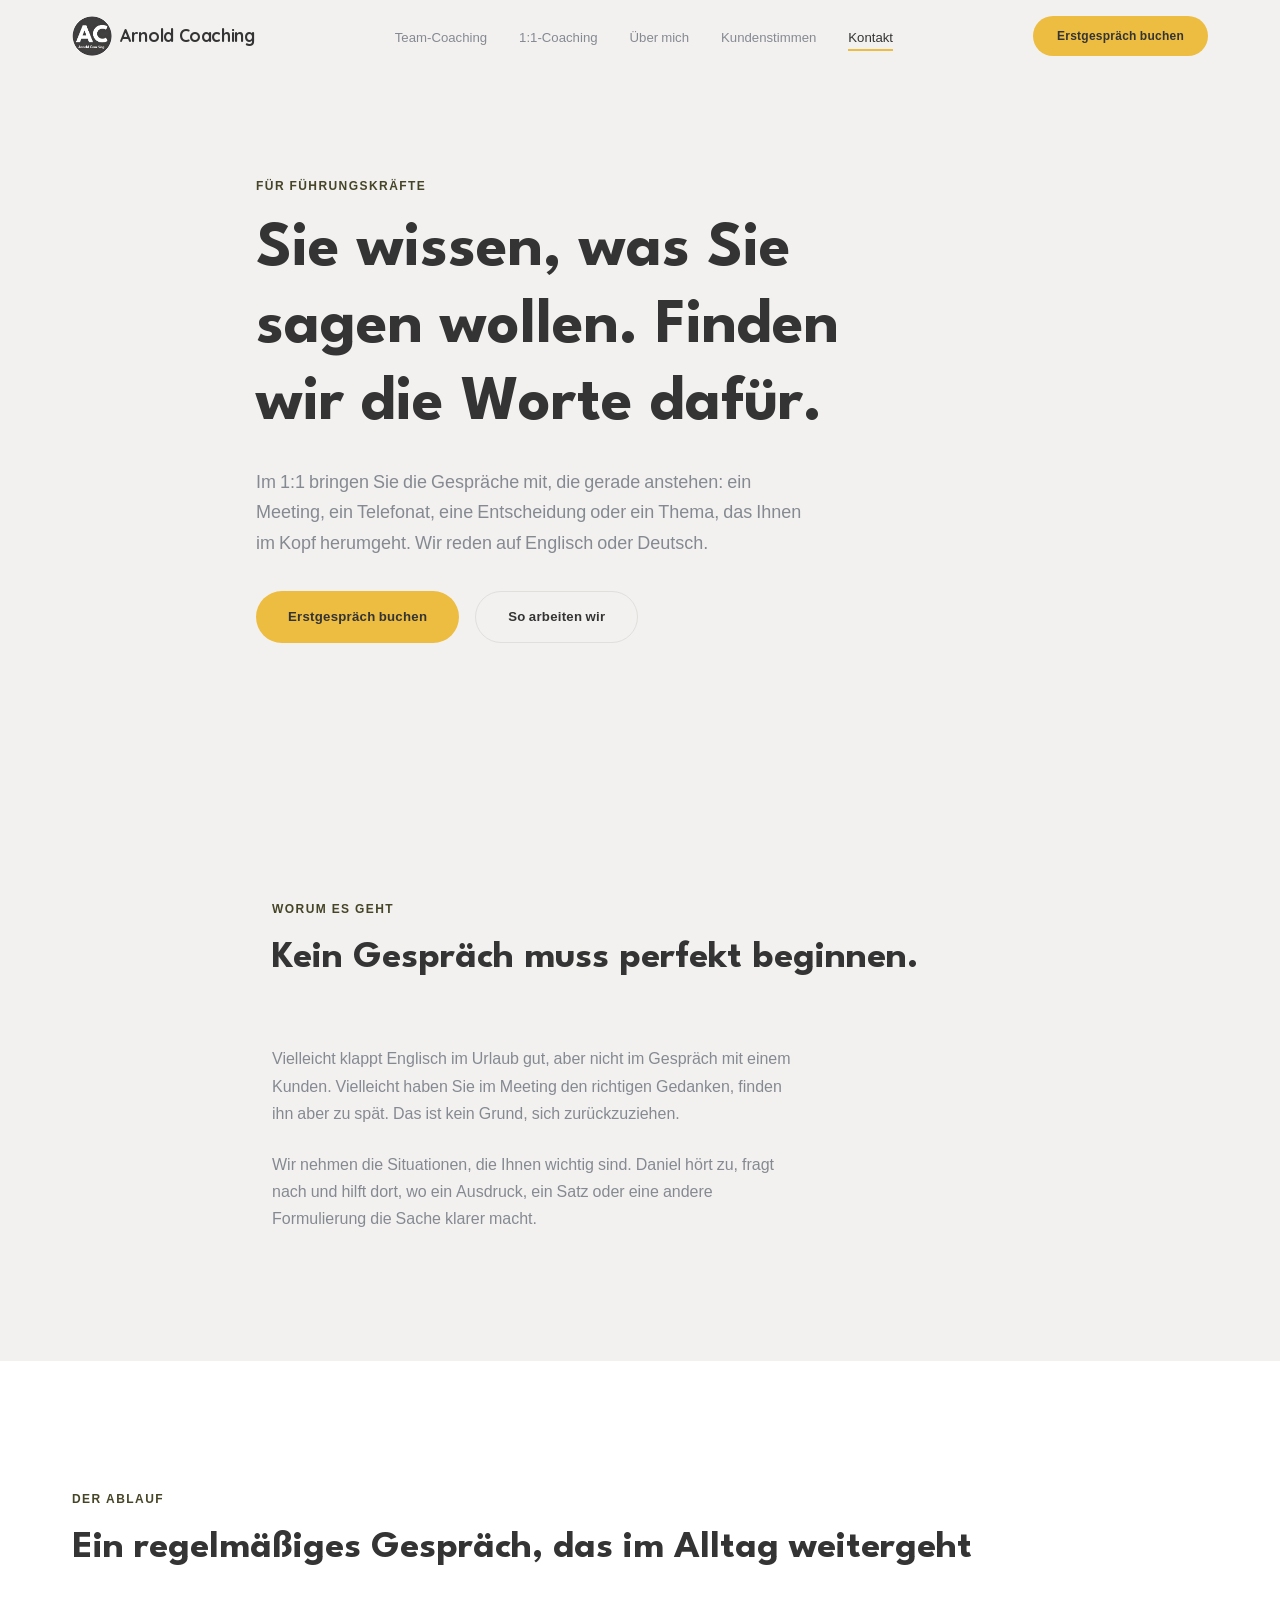
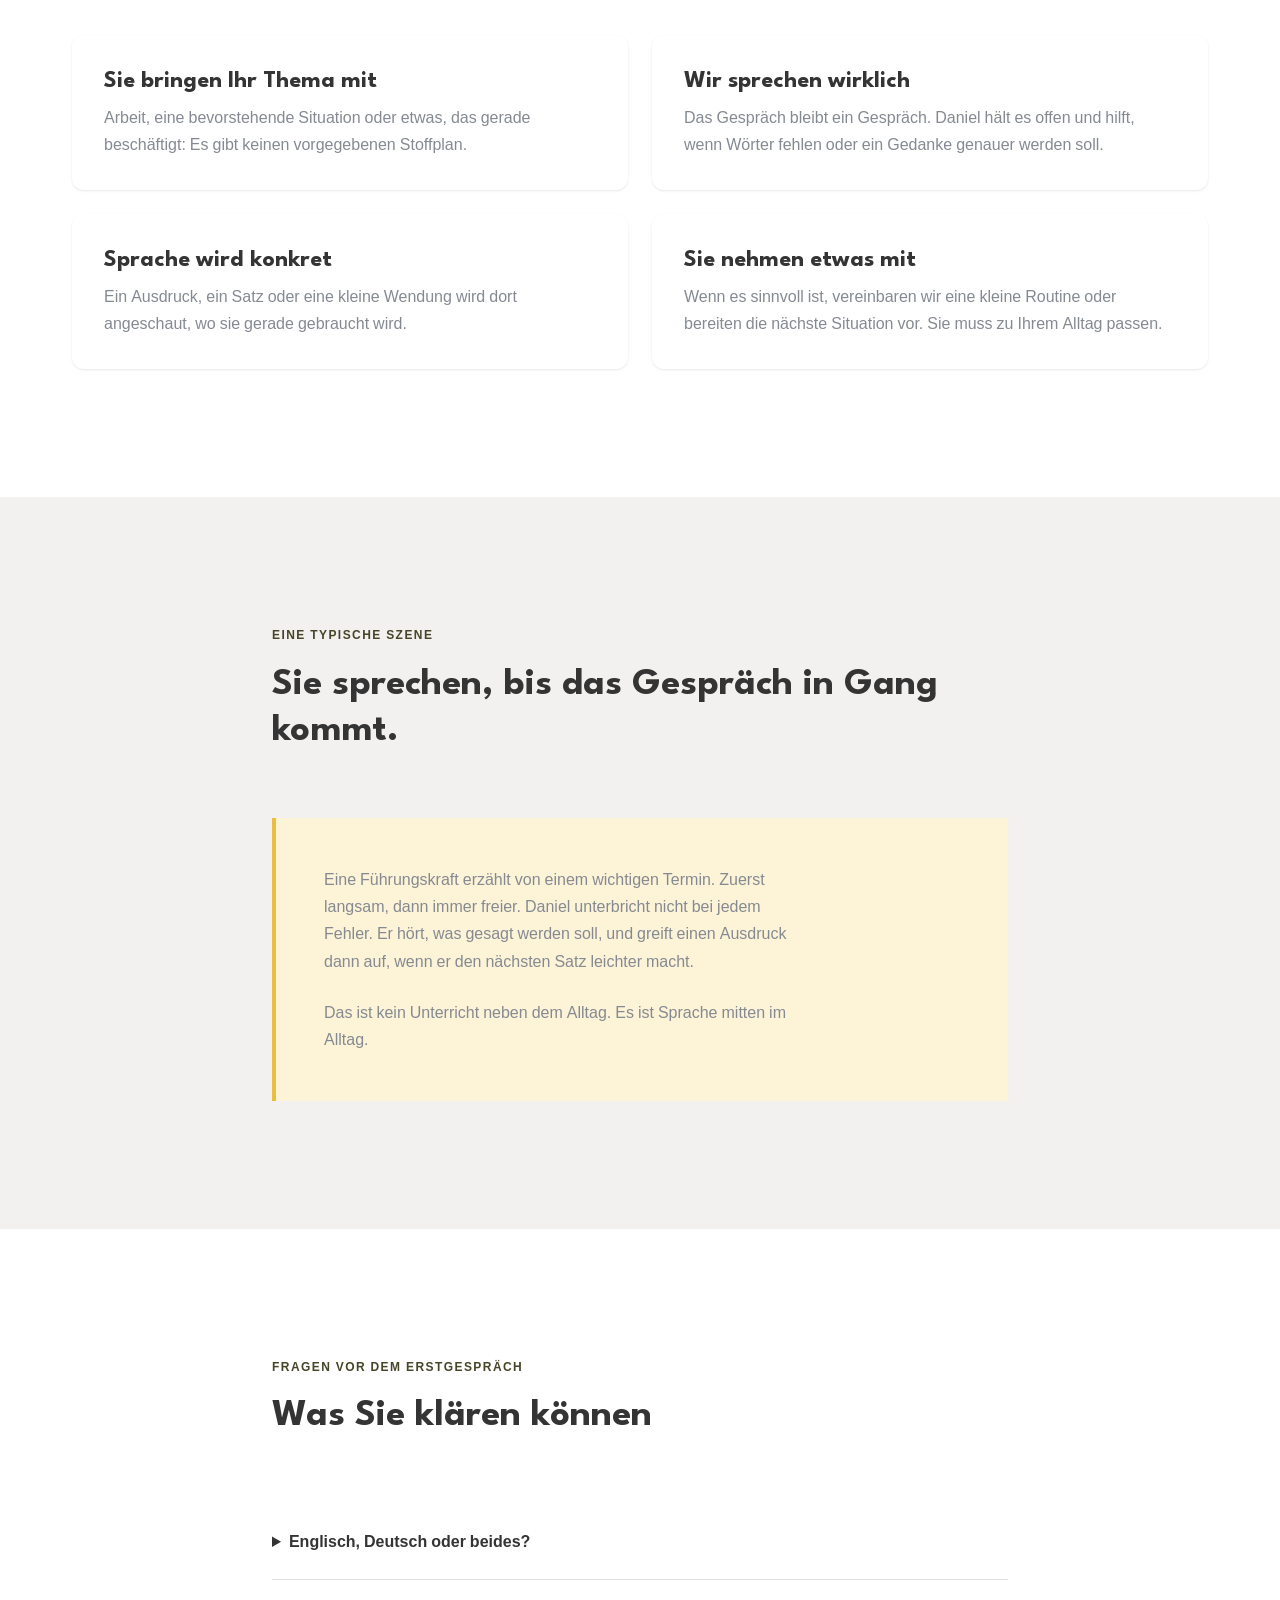
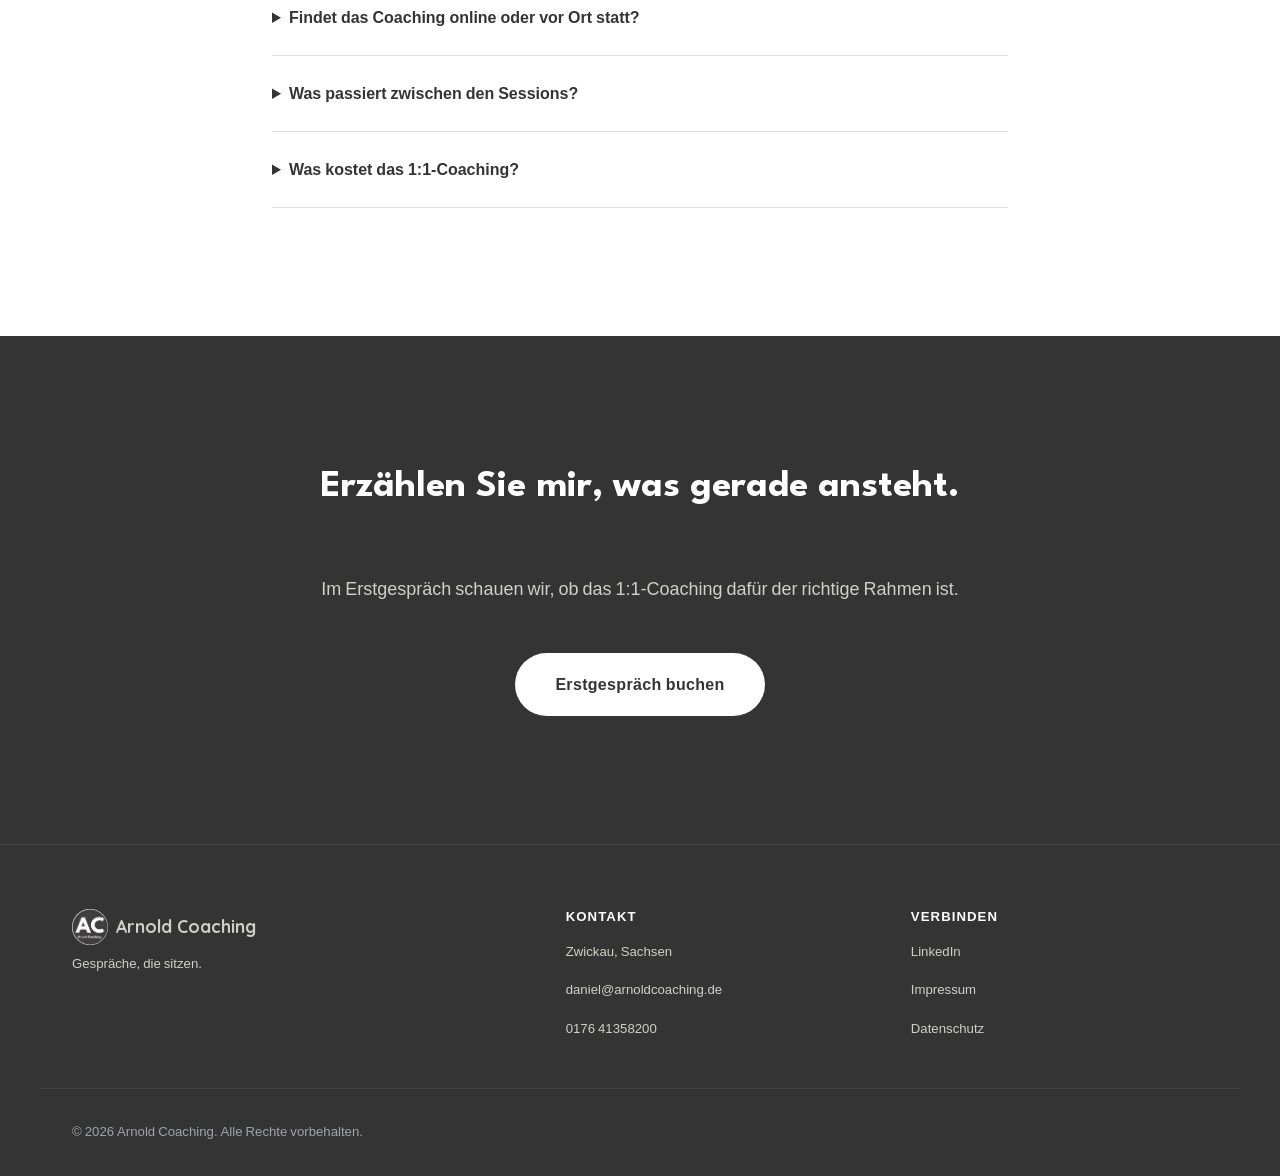
==== einzelcoaching/index.html @ 2d0eb348 "feat: add coaching offer pages" ====
<!doctype html>
<html lang="de">
<head>
  <meta charset="utf-8">
  <meta name="viewport" content="width=device-width, initial-scale=1">
  <title>1:1-Coaching | Sprach- und Kommunikationstraining | Arnold Coaching</title>
  <meta name="description" content="Persönliches Sprach- und Kommunikationstraining für Führungskräfte: echte Gespräche auf Englisch oder Deutsch, über das, was gerade ansteht.">
  <meta name="robots" content="index, follow">
  <link rel="canonical" href="https://arnoldcoaching.de/einzelcoaching/">
  <meta property="og:title" content="1:1-Coaching | Arnold Coaching">
  <meta property="og:description" content="Echte Gespräche auf Englisch oder Deutsch, über das, was gerade ansteht.">
  <meta property="og:url" content="https://arnoldcoaching.de/einzelcoaching/">
  <meta property="og:type" content="website">
  <meta property="og:locale" content="de_DE">
  <link rel="icon" type="image/png" sizes="32x32" href="../favicon-32x32.png">
  <link rel="icon" type="image/png" sizes="16x16" href="../favicon-16x16.png">
  <link rel="apple-touch-icon" sizes="180x180" href="../apple-touch-icon.png">
  <link rel="stylesheet" href="../css/style.css">
  <link rel="stylesheet" href="../css/offer-pages.css">
</head>
<body>
  <header class="nav" id="nav"><div class="container nav__inner"><a href="../" class="nav__logo"><picture><source srcset="../assets/images/logo-arnold-coaching.webp" type="image/webp"><img src="../assets/images/logo-arnold-coaching.jpg" alt="Arnold Coaching" width="40" height="40"></picture><span>Arnold Coaching</span></a><nav class="nav__menu" id="navMenu" aria-label="Hauptnavigation"><ul class="nav__list"><li><a href="../team-coaching/" class="nav__link">Team-Coaching</a></li><li><a href="../einzelcoaching/" class="nav__link" aria-current="page">1:1-Coaching</a></li><li><a href="../#ueber-mich" class="nav__link">Über mich</a></li><li><a href="../#stimmen" class="nav__link">Kundenstimmen</a></li><li><a href="#kontakt" class="nav__link">Kontakt</a></li></ul></nav><a href="https://app.reclaim.ai/m/daniel-arnold/kennenlern-gespraech" class="btn btn--primary btn--sm nav__cta" target="_blank" rel="noopener">Erstgespräch buchen</a><button class="nav__hamburger" id="navToggle" aria-label="Menü öffnen" aria-expanded="false"><span></span><span></span><span></span></button></div></header>
  <div class="nav__overlay" id="navOverlay"></div>
  <main>
    <section class="offer-hero"><div class="container offer-hero__content"><span class="label">Für Führungskräfte</span><h1>Sie wissen, was Sie sagen wollen. Finden wir die Worte dafür.</h1><p class="offer-hero__intro">Im 1:1 bringen Sie die Gespräche mit, die gerade anstehen: ein Meeting, ein Telefonat, eine Entscheidung oder ein Thema, das Ihnen im Kopf herumgeht. Wir reden auf Englisch oder Deutsch.</p><div class="offer-hero__actions"><a href="https://app.reclaim.ai/m/daniel-arnold/kennenlern-gespraech" class="btn btn--primary" target="_blank" rel="noopener">Erstgespräch buchen</a><a href="#ablauf" class="btn btn--ghost">So arbeiten wir</a></div></div></section>
    <section class="offer-section offer-section--warm"><div class="container offer-copy"><span class="label">Worum es geht</span><h2>Kein Gespräch muss perfekt beginnen.</h2><p>Vielleicht klappt Englisch im Urlaub gut, aber nicht im Gespräch mit einem Kunden. Vielleicht haben Sie im Meeting den richtigen Gedanken, finden ihn aber zu spät. Das ist kein Grund, sich zurückzuziehen.</p><p>Wir nehmen die Situationen, die Ihnen wichtig sind. Daniel hört zu, fragt nach und hilft dort, wo ein Ausdruck, ein Satz oder eine andere Formulierung die Sache klarer macht.</p></div></section>
    <section class="offer-section" id="ablauf"><div class="container"><span class="label">Der Ablauf</span><h2>Ein regelmäßiges Gespräch, das im Alltag weitergeht</h2><div class="offer-grid"><article class="offer-point"><h3>Sie bringen Ihr Thema mit</h3><p>Arbeit, eine bevorstehende Situation oder etwas, das gerade beschäftigt: Es gibt keinen vorgegebenen Stoffplan.</p></article><article class="offer-point"><h3>Wir sprechen wirklich</h3><p>Das Gespräch bleibt ein Gespräch. Daniel hält es offen und hilft, wenn Wörter fehlen oder ein Gedanke genauer werden soll.</p></article><article class="offer-point"><h3>Sprache wird konkret</h3><p>Ein Ausdruck, ein Satz oder eine kleine Wendung wird dort angeschaut, wo sie gerade gebraucht wird.</p></article><article class="offer-point"><h3>Sie nehmen etwas mit</h3><p>Wenn es sinnvoll ist, vereinbaren wir eine kleine Routine oder bereiten die nächste Situation vor. Sie muss zu Ihrem Alltag passen.</p></article></div></div></section>
    <section class="offer-section offer-section--warm"><div class="container offer-copy"><span class="label">Eine typische Szene</span><h2>Sie sprechen, bis das Gespräch in Gang kommt.</h2><div class="offer-scene"><p>Eine Führungskraft erzählt von einem wichtigen Termin. Zuerst langsam, dann immer freier. Daniel unterbricht nicht bei jedem Fehler. Er hört, was gesagt werden soll, und greift einen Ausdruck dann auf, wenn er den nächsten Satz leichter macht.</p><p>Das ist kein Unterricht neben dem Alltag. Es ist Sprache mitten im Alltag.</p></div></div></section>
    <section class="offer-section"><div class="container offer-copy"><span class="label">Fragen vor dem Erstgespräch</span><h2>Was Sie klären können</h2><div class="offer-faq"><details><summary>Englisch, Deutsch oder beides?</summary><p>Beides ist möglich. Die Sprache richtet sich nach der Situation, die gerade ansteht.</p></details><details><summary>Findet das Coaching online oder vor Ort statt?</summary><p>Beides ist möglich. Im Erstgespräch schauen wir, was für Ihren Arbeitsalltag passt.</p></details><details><summary>Was passiert zwischen den Sessions?</summary><p>Wenn eine kleine Routine oder Vorbereitung sinnvoll ist, entwickeln wir sie gemeinsam. Sie soll entlasten, nicht eine zusätzliche Pflicht werden.</p></details><details><summary>Was kostet das 1:1-Coaching?</summary><p>Nach dem Erstgespräch erhalten Sie ein konkretes Angebot, das zu Ihrem Anlass und Umfang passt.</p></details></div></div></section>
    <section class="cta-section" id="kontakt"><div class="container cta-section__inner"><h2 class="cta-section__title">Erzählen Sie mir, was gerade ansteht.</h2><p class="cta-section__text">Im Erstgespräch schauen wir, ob das 1:1-Coaching dafür der richtige Rahmen ist.</p><a href="https://app.reclaim.ai/m/daniel-arnold/kennenlern-gespraech" class="btn btn--white btn--lg" target="_blank" rel="noopener">Erstgespräch buchen</a></div></section>
  </main>
  <footer class="footer"><div class="container footer__grid"><div class="footer__brand"><a href="../" class="footer__logo"><img src="../assets/images/logo-arnold-coaching.jpg" alt="Arnold Coaching" width="36" height="36"><span>Arnold Coaching</span></a><p class="footer__tagline">Gespräche, die sitzen.</p></div><div class="footer__contact"><h2 class="footer__heading">Kontakt</h2><ul class="footer__list"><li class="footer__item">Zwickau, Sachsen</li><li class="footer__item"><a href="mailto:daniel@arnoldcoaching.de">daniel@arnoldcoaching.de</a></li><li class="footer__item"><a href="tel:+4917641358200">0176 41358200</a></li></ul></div><div class="footer__links"><h2 class="footer__heading">Verbinden</h2><ul class="footer__list"><li class="footer__item"><a href="https://linkedin.com/in/daniel-arnold-6a980792" target="_blank" rel="noopener">LinkedIn</a></li><li class="footer__item"><a href="../impressum.html">Impressum</a></li><li class="footer__item"><a href="../datenschutz.html">Datenschutz</a></li></ul></div></div><div class="container footer__bottom"><p>© 2026 Arnold Coaching. Alle Rechte vorbehalten.</p></div></footer>
  <script src="../js/scroll-animations.js" defer></script><script src="../js/mobile-nav.js" defer></script><script src="../js/main.js" defer></script>
</body>
</html>
---- css/style.css ----
/* ========================================
   Arnold Coaching — Compiled Stylesheet
   Generated: 2026-04-19
   (Merged from: variables, reset, base,
    layout, components, sections,
    animations, responsive)
   ======================================== */

/* ========================================
   1. DESIGN TOKENS
   ======================================== */

:root {
  /* Colors — Brand Kit */
  --color-primary: #edbd41;
  --color-primary-hover: #d4a82e;
  --color-primary-light: #fdf3d7;

  --color-accent-green: #464528;
  --color-accent-red: #cc0000;

  --color-bg-white: #ffffff;
  --color-bg-warm: #f2f1ef;
  --color-bg-dark: #343434;
  --color-bg-dark-alt: #403d3f;

  --color-text-primary: #343434;
  --color-text-secondary: #858a92;
  --color-text-light: #a0a4ab;
  --color-text-on-dark: #ffffff;
  --color-text-on-dark-muted: #d1cfc9;

  --color-border: #e0dfdc;
  --color-border-light: #f2f1ef;

  /* Typography — Fluid Scale */
  --fs-hero: clamp(2.5rem, 5vw, 4.5rem);
  --fs-h2: clamp(1.75rem, 3vw, 2.75rem);
  --fs-h3: clamp(1.25rem, 2vw, 1.5rem);
  --fs-body: clamp(1rem, 1.1vw, 1.125rem);
  --fs-body-lg: clamp(1.125rem, 1.3vw, 1.25rem);
  --fs-small: clamp(0.825rem, 1vw, 0.9rem);
  --fs-label: clamp(0.75rem, 0.9vw, 0.825rem);

  --ff-heading: 'League Spartan', sans-serif;
  --ff-title: 'Quicksand', sans-serif;
  --ff-body: 'Poppins', sans-serif;

  --fw-regular: 400;
  --fw-medium: 500;
  --fw-semibold: 600;
  --fw-bold: 700;

  --lh-heading: 1.2;
  --lh-body: 1.7;
  --lh-tight: 1.4;

  /* Spacing — 8px base */
  --space-2xs: 0.25rem;
  --space-xs: 0.5rem;
  --space-sm: 1rem;
  --space-md: 1.5rem;
  --space-lg: 2rem;
  --space-xl: 3rem;
  --space-2xl: 4rem;
  --space-3xl: 6rem;
  --space-4xl: 8rem;

  /* Layout */
  --container-max: 1200px;
  --container-narrow: 800px;
  --container-padding: var(--space-sm);
  --section-padding: var(--space-3xl);
  --text-max-width: 65ch;

  /* Borders & Radius */
  --radius-sm: 6px;
  --radius-md: 12px;
  --radius-lg: 16px;
  --radius-full: 9999px;

  /* Shadows */
  --shadow-sm: 0 1px 3px rgba(0,0,0,0.06), 0 1px 2px rgba(0,0,0,0.04);
  --shadow-md: 0 4px 12px rgba(0,0,0,0.08), 0 2px 4px rgba(0,0,0,0.04);
  --shadow-lg: 0 10px 30px rgba(0,0,0,0.1), 0 4px 8px rgba(0,0,0,0.04);
  --shadow-hover: 0 14px 36px rgba(0,0,0,0.12), 0 6px 12px rgba(0,0,0,0.06);

  /* Transitions */
  --transition-fast: 150ms ease;
  --transition-base: 300ms ease;
  --transition-slow: 600ms ease-out;

  /* Z-Index */
  --z-nav: 100;
  --z-overlay: 200;
  --z-modal: 300;
}

/* ========================================
   2. RESET
   ======================================== */

*, *::before, *::after {
  box-sizing: border-box;
  margin: 0;
  padding: 0;
}

html {
  scroll-behavior: smooth;
  -webkit-text-size-adjust: 100%;
  text-size-adjust: 100%;
}

body {
  min-height: 100vh;
  line-height: var(--lh-body);
  -webkit-font-smoothing: antialiased;
  -moz-osx-font-smoothing: grayscale;
  text-rendering: optimizeLegibility;
}

img, picture, video, canvas, svg {
  display: block;
  max-width: 100%;
}

input, button, textarea, select {
  font: inherit;
  color: inherit;
}

p, h1, h2, h3, h4, h5, h6 {
  overflow-wrap: break-word;
}

a {
  color: inherit;
  text-decoration: none;
}

ul, ol {
  list-style: none;
}

button {
  background: none;
  border: none;
  cursor: pointer;
}

/* ========================================
   3. FONTS & BASE TYPOGRAPHY
   ======================================== */

@font-face {
  font-family: 'League Spartan';
  src: url('../assets/fonts/LeagueSpartan-SemiBold.woff2') format('woff2');
  font-weight: 600;
  font-style: normal;
  font-display: swap;
}

@font-face {
  font-family: 'League Spartan';
  src: url('../assets/fonts/LeagueSpartan-Bold.woff2') format('woff2');
  font-weight: 700;
  font-style: normal;
  font-display: swap;
}

@font-face {
  font-family: 'Quicksand';
  src: url('../assets/fonts/Quicksand-Bold.woff2') format('woff2');
  font-weight: 700;
  font-style: normal;
  font-display: swap;
}

@font-face {
  font-family: 'Poppins';
  src: url('../assets/fonts/Poppins-SemiBold.woff2') format('woff2');
  font-weight: 600;
  font-style: normal;
  font-display: swap;
}

@font-face {
  font-family: 'Poppins';
  src: url('../assets/fonts/Poppins-Bold.woff2') format('woff2');
  font-weight: 700;
  font-style: normal;
  font-display: swap;
}

body {
  font-family: var(--ff-body);
  font-size: var(--fs-body);
  font-weight: var(--fw-regular);
  color: var(--color-text-primary);
  background-color: var(--color-bg-white);
}

h1, h2, h3, h4, h5, h6 {
  font-family: var(--ff-heading);
  font-weight: var(--fw-bold);
  line-height: var(--lh-heading);
  color: var(--color-text-primary);
}

h1 { font-size: var(--fs-hero); }
h2 { font-size: var(--fs-h2); }
h3 { font-size: var(--fs-h3); }

p {
  max-width: var(--text-max-width);
  color: var(--color-text-secondary);
  line-height: var(--lh-body);
}

a {
  transition: color var(--transition-fast);
}

a:hover {
  color: var(--color-primary);
}

::selection {
  background-color: var(--color-primary-light);
  color: var(--color-text-primary);
}

:focus-visible {
  outline: 2px solid var(--color-primary);
  outline-offset: 2px;
  border-radius: var(--radius-sm);
}

.sr-only {
  position: absolute;
  width: 1px;
  height: 1px;
  padding: 0;
  margin: -1px;
  overflow: hidden;
  clip: rect(0,0,0,0);
  white-space: nowrap;
  border-width: 0;
}

/* ========================================
   4. LAYOUT
   ======================================== */

.container {
  width: 100%;
  max-width: var(--container-max);
  margin-inline: auto;
  padding-inline: var(--container-padding);
}

.container--narrow {
  max-width: var(--container-narrow);
}

section {
  padding-block: var(--section-padding);
}

.section--warm {
  background-color: var(--color-bg-warm);
}

section > .container > .label {
  display: block;
  margin-bottom: var(--space-sm);
}

section > .container > h2 {
  margin-bottom: var(--space-2xl);
}

/* ========================================
   5. COMPONENTS
   ======================================== */

/* Labels */
.label {
  display: inline-block;
  font-family: var(--ff-body);
  font-size: var(--fs-label);
  font-weight: var(--fw-semibold);
  letter-spacing: 0.12em;
  text-transform: uppercase;
  color: var(--color-accent-green);
}

/* Buttons */
.btn {
  display: inline-flex;
  align-items: center;
  justify-content: center;
  gap: var(--space-xs);
  padding: 0.875rem 2rem;
  font-family: var(--ff-body);
  font-size: var(--fs-small);
  font-weight: var(--fw-semibold);
  letter-spacing: 0.02em;
  border-radius: var(--radius-full);
  transition: all var(--transition-base);
  white-space: nowrap;
  cursor: pointer;
}

.btn--primary {
  background-color: var(--color-primary);
  color: var(--color-text-primary);
}

.btn--primary:hover {
  background-color: var(--color-primary-hover);
  color: var(--color-text-primary);
  transform: translateY(-2px);
  box-shadow: var(--shadow-md);
}

.btn--ghost {
  background-color: transparent;
  color: var(--color-text-primary);
  border: 1.5px solid var(--color-border);
}

.btn--ghost:hover {
  border-color: var(--color-text-primary);
  color: var(--color-text-primary);
  transform: translateY(-2px);
}

.btn--white {
  background-color: var(--color-bg-white);
  color: var(--color-bg-dark);
}

.btn--white:hover {
  background-color: var(--color-bg-warm);
  color: var(--color-bg-dark);
  transform: translateY(-2px);
  box-shadow: var(--shadow-lg);
}

.btn--sm {
  padding: 0.625rem 1.5rem;
  font-size: var(--fs-label);
}

.btn--lg {
  padding: 1.125rem 2.5rem;
  font-size: var(--fs-body);
}

/* Cards */
.card {
  background-color: var(--color-bg-white);
  border-radius: var(--radius-md);
  padding: var(--space-lg);
  box-shadow: var(--shadow-sm);
  transition: all var(--transition-base);
}

.card:hover {
  transform: translateY(-4px);
  box-shadow: var(--shadow-hover);
}

.card__icon {
  width: 48px;
  height: 48px;
  margin-bottom: var(--space-md);
  color: var(--color-accent-green);
}

.card__icon svg {
  width: 100%;
  height: 100%;
}

.card h3 {
  margin-bottom: var(--space-xs);
  font-size: var(--fs-h3);
}

.card p {
  font-size: var(--fs-body);
  color: var(--color-text-secondary);
}

/* ========================================
   6. SECTIONS
   ======================================== */

/* Navigation */
.nav {
  position: fixed;
  top: 0;
  left: 0;
  right: 0;
  z-index: var(--z-nav);
  padding: var(--space-sm) 0;
  transition: all var(--transition-base);
}

.nav--scrolled {
  background-color: rgba(255,255,255,0.85);
  backdrop-filter: blur(12px);
  -webkit-backdrop-filter: blur(12px);
  box-shadow: var(--shadow-sm);
}

.nav__inner {
  display: flex;
  align-items: center;
  justify-content: space-between;
  gap: var(--space-lg);
}

.nav__logo {
  display: flex;
  align-items: center;
  gap: var(--space-xs);
  font-family: var(--ff-title);
  font-size: 1.1rem;
  font-weight: var(--fw-bold);
  color: var(--color-text-primary);
  letter-spacing: -0.02em;
}

.nav__logo img {
  width: 40px;
  height: 40px;
  border-radius: 50%;
  object-fit: cover;
}

.nav__logo span {
  font-weight: var(--fw-bold);
  color: var(--color-text-primary);
}

.nav__logo:hover {
  color: var(--color-text-primary);
}

.nav__menu {
  display: none;
}

.nav__list {
  display: flex;
  align-items: center;
  gap: var(--space-lg);
}

.nav__link {
  font-size: var(--fs-small);
  font-weight: var(--fw-medium);
  color: var(--color-text-secondary);
  transition: color var(--transition-fast);
  position: relative;
}

.nav__link::after {
  content: '';
  position: absolute;
  bottom: -4px;
  left: 0;
  width: 0;
  height: 2px;
  background-color: var(--color-primary);
  transition: width var(--transition-base);
}

.nav__link:hover,
.nav__link--active {
  color: var(--color-text-primary);
}

.nav__link:hover::after,
.nav__link--active::after {
  width: 100%;
}

.nav__cta {
  display: none;
}

.nav__hamburger {
  display: flex;
  flex-direction: column;
  justify-content: center;
  gap: 5px;
  width: 32px;
  height: 32px;
  padding: 4px;
}

.nav__hamburger span {
  display: block;
  width: 100%;
  height: 2px;
  background-color: var(--color-text-primary);
  border-radius: 2px;
  transition: all var(--transition-base);
  transform-origin: center;
}

.nav__hamburger--open span:nth-child(1) {
  transform: translateY(7px) rotate(45deg);
}

.nav__hamburger--open span:nth-child(2) {
  opacity: 0;
}

.nav__hamburger--open span:nth-child(3) {
  transform: translateY(-7px) rotate(-45deg);
}

.nav__overlay {
  position: fixed;
  inset: 0;
  background-color: rgba(0,0,0,0.5);
  z-index: calc(var(--z-nav) - 1);
  opacity: 0;
  pointer-events: none;
  transition: opacity var(--transition-base);
}

.nav__overlay--visible {
  opacity: 1;
  pointer-events: all;
}

/* Hero */
.hero {
  min-height: 100vh;
  display: flex;
  flex-direction: column;
  justify-content: center;
  padding-top: calc(var(--space-3xl) + 60px);
  padding-bottom: var(--space-xl);
  position: relative;
}

.hero__grid {
  display: grid;
  gap: var(--space-2xl);
  align-items: center;
}

.hero__content .label {
  margin-bottom: var(--space-sm);
}

.hero__content h1 {
  margin-bottom: var(--space-md);
}

.hero__subtitle {
  font-size: var(--fs-body-lg);
  margin-bottom: var(--space-lg);
  max-width: 50ch;
}

.hero__actions {
  display: flex;
  flex-wrap: wrap;
  gap: var(--space-sm);
  margin-bottom: var(--space-lg);
}

.hero__trust {
  display: flex;
  flex-wrap: wrap;
  align-items: center;
  gap: var(--space-xs);
  font-size: var(--fs-small);
  color: var(--color-text-light);
}

.hero__trust-dot {
  width: 4px;
  height: 4px;
  border-radius: 50%;
  background-color: var(--color-text-light);
}

.hero__photo {
  max-width: 400px;
  width: 100%;
  height: auto;
  margin-inline: auto;
  border-radius: var(--radius-lg);
  object-fit: cover;
  box-shadow: var(--shadow-lg);
}

.hero__scroll-hint {
  position: absolute;
  bottom: var(--space-lg);
  left: 50%;
  transform: translateX(-50%);
  color: var(--color-text-light);
  animation: bounce 2s ease-in-out infinite;
}

@keyframes bounce {
  0%, 20%, 50%, 80%, 100% { transform: translateX(-50%) translateY(0); }
  40% { transform: translateX(-50%) translateY(-8px); }
  60% { transform: translateX(-50%) translateY(-4px); }
}

/* About */
.about__inner {
  text-align: center;
  max-width: var(--container-narrow);
  margin-inline: auto;
}

.about__title {
  margin-bottom: var(--space-xl);
}

.about__quote {
  position: relative;
  margin-bottom: var(--space-lg);
}

.about__quote p {
  font-family: var(--ff-heading);
  font-size: var(--fs-h3);
  font-weight: var(--fw-semibold);
  line-height: var(--lh-tight);
  color: var(--color-text-primary);
  max-width: none;
  margin-inline: auto;
}

.about__quote::before {
  content: '"';
  position: absolute;
  top: -2rem;
  left: 50%;
  transform: translateX(-50%);
  font-family: var(--ff-heading);
  font-size: 6rem;
  line-height: 1;
  color: var(--color-primary);
  opacity: 0.3;
  pointer-events: none;
}

.about__text {
  margin-inline: auto;
  font-size: var(--fs-body-lg);
}

/* Fahrplan / Stepper */
.fahrplan > .container > h2,
.fahrplan > .container > .label {
  text-align: center;
  display: block;
}

.stepper {
  display: grid;
  gap: var(--space-lg);
  margin-top: var(--space-xl);
}

.stepper__step {
  position: relative;
  padding: var(--space-lg);
  background-color: var(--color-bg-warm);
  border-radius: var(--radius-md);
  transition: all var(--transition-base);
}

.stepper__step:hover {
  transform: translateY(-2px);
  box-shadow: var(--shadow-md);
}

.stepper__number {
  display: block;
  font-family: var(--ff-heading);
  font-size: 3rem;
  font-weight: var(--fw-bold);
  color: var(--color-primary);
  line-height: 1;
  margin-bottom: var(--space-sm);
}

.stepper__title {
  margin-bottom: var(--space-xs);
}

.stepper__step p {
  font-size: var(--fs-body);
}

/* Methods / USPs */
.methods > .container > h2,
.methods > .container > .label {
  text-align: center;
  display: block;
}

.cards {
  display: grid;
  gap: var(--space-lg);
  margin-top: var(--space-xl);
}

/* Testimonials */
.testimonials > .container > h2,
.testimonials > .container > .label {
  text-align: center;
  display: block;
}

.testimonials__grid {
  display: grid;
  gap: var(--space-lg);
  margin-top: var(--space-xl);
}

.testimonial {
  background-color: var(--color-bg-warm);
  border-radius: var(--radius-md);
  padding: var(--space-lg);
  position: relative;
  transition: all var(--transition-base);
}

.testimonial:hover {
  transform: translateY(-2px);
  box-shadow: var(--shadow-md);
}

.testimonial__quote {
  font-family: var(--ff-heading);
  font-size: 4rem;
  line-height: 1;
  color: var(--color-primary);
  opacity: 0.4;
  margin-bottom: calc(var(--space-sm) * -1);
}

.testimonial__text {
  font-size: var(--fs-body);
  color: var(--color-text-secondary);
  line-height: var(--lh-body);
  margin-bottom: var(--space-md);
  max-width: none;
}

.testimonial__author {
  display: flex;
  align-items: center;
  gap: var(--space-sm);
}

.testimonial__avatar {
  width: 44px;
  height: 44px;
  border-radius: 50%;
  background-color: var(--color-primary);
  color: var(--color-text-on-dark);
  display: flex;
  align-items: center;
  justify-content: center;
  font-family: var(--ff-heading);
  font-size: var(--fs-small);
  font-weight: var(--fw-bold);
  flex-shrink: 0;
}

.testimonial__name {
  display: block;
  font-size: var(--fs-body);
  font-weight: var(--fw-semibold);
  color: var(--color-text-primary);
}

.testimonial__role {
  display: block;
  font-size: var(--fs-small);
  color: var(--color-text-light);
}

/* CTA Section */
.cta-section {
  background-color: var(--color-bg-dark);
  text-align: center;
}

.cta-section__inner {
  max-width: var(--container-narrow);
  margin-inline: auto;
}

.cta-section__title {
  color: var(--color-text-on-dark);
  margin-bottom: var(--space-md);
}

.cta-section__text {
  color: var(--color-text-on-dark-muted);
  font-size: var(--fs-body-lg);
  margin-inline: auto;
  margin-bottom: var(--space-xl);
  max-width: none;
}

/* Footer */
.footer {
  background-color: var(--color-bg-dark);
  border-top: 1px solid rgba(255,255,255,0.08);
  padding-top: var(--space-2xl);
  padding-bottom: var(--space-lg);
}

.footer__grid {
  display: grid;
  gap: var(--space-xl);
  padding-bottom: var(--space-xl);
  border-bottom: 1px solid rgba(255,255,255,0.08);
}

.footer__logo {
  display: flex;
  align-items: center;
  gap: var(--space-xs);
  font-family: var(--ff-title);
  font-size: 1.1rem;
  font-weight: var(--fw-bold);
  color: var(--color-text-on-dark);
  margin-bottom: var(--space-xs);
}

.footer__logo img {
  width: 36px;
  height: 36px;
  border-radius: 50%;
  object-fit: cover;
}

.footer__logo span {
  font-weight: var(--fw-bold);
  color: var(--color-text-on-dark-muted);
}

.footer__logo:hover {
  color: var(--color-text-on-dark);
}

.footer__tagline {
  color: var(--color-text-on-dark-muted);
  font-size: var(--fs-small);
  max-width: none;
}

.footer__heading {
  font-family: var(--ff-body);
  font-size: var(--fs-small);
  font-weight: var(--fw-semibold);
  color: var(--color-text-on-dark);
  text-transform: uppercase;
  letter-spacing: 0.08em;
  margin-bottom: var(--space-sm);
}

.footer__list {
  display: flex;
  flex-direction: column;
  gap: var(--space-sm);
}

.footer__item {
  display: flex;
  align-items: center;
  gap: var(--space-xs);
  font-size: var(--fs-small);
  color: var(--color-text-on-dark-muted);
}

.footer__item a {
  color: var(--color-text-on-dark-muted);
  transition: color var(--transition-fast);
}

.footer__item a:hover {
  color: var(--color-text-on-dark);
}

.footer__icon {
  width: 18px;
  height: 18px;
  flex-shrink: 0;
  stroke: var(--color-text-on-dark-muted);
}

.footer__bottom {
  padding-top: var(--space-lg);
}

.footer__bottom p {
  font-size: var(--fs-small);
  color: var(--color-text-light);
  max-width: none;
}

/* ========================================
   7. ANIMATIONS
   ======================================== */

[data-reveal] {
  opacity: 0;
  transform: translateY(30px);
  transition:
    opacity var(--transition-slow),
    transform var(--transition-slow);
}

[data-reveal].is-visible {
  opacity: 1;
  transform: translateY(0);
}

[data-reveal-delay="150"] { transition-delay: 150ms; }
[data-reveal-delay="200"] { transition-delay: 200ms; }
[data-reveal-delay="300"] { transition-delay: 300ms; }
[data-reveal-delay="450"] { transition-delay: 450ms; }

@media (prefers-reduced-motion: reduce) {
  [data-reveal] {
    opacity: 1;
    transform: none;
    transition: none;
  }

  .hero__scroll-hint {
    animation: none;
  }

  *, *::before, *::after {
    animation-duration: 0.01ms !important;
    transition-duration: 0.01ms !important;
    scroll-behavior: auto !important;
  }
}

/* ========================================
   8. RESPONSIVE
   ======================================== */

@media (min-width: 640px) {
  :root {
    --container-padding: var(--space-md);
  }

  .stepper {
    grid-template-columns: 1fr 1fr;
  }

  .cards {
    grid-template-columns: 1fr 1fr;
  }

  .testimonials__grid {
    grid-template-columns: 1fr 1fr;
  }

  .testimonials__grid .testimonial:last-child {
    grid-column: 1 / -1;
    max-width: 50%;
    justify-self: center;
  }

  .footer__grid {
    grid-template-columns: 1fr 1fr;
  }
}

@media (min-width: 1024px) {
  :root {
    --container-padding: var(--space-lg);
    --section-padding: var(--space-4xl);
  }

  .nav__menu {
    display: block;
  }

  .nav__cta {
    display: inline-flex;
  }

  .nav__hamburger {
    display: none;
  }

  .hero__grid {
    grid-template-columns: 1fr 1fr;
  }

  .stepper {
    grid-template-columns: repeat(4, 1fr);
    position: relative;
  }

  .stepper::before {
    content: '';
    position: absolute;
    top: 4.5rem;
    left: calc(12.5% + var(--space-lg));
    right: calc(12.5% + var(--space-lg));
    height: 2px;
    background: linear-gradient(
      to right,
      var(--color-primary-light),
      var(--color-primary),
      var(--color-primary-light)
    );
    z-index: 0;
  }

  .stepper__step {
    text-align: center;
    z-index: 1;
  }

  .cards {
    grid-template-columns: repeat(3, 1fr);
  }

  .testimonials__grid {
    grid-template-columns: repeat(3, 1fr);
  }

  .testimonials__grid .testimonial:last-child {
    grid-column: auto;
    max-width: none;
    justify-self: auto;
  }

  .footer__grid {
    grid-template-columns: 1.5fr 1fr 1fr;
  }

  .nav__overlay {
    display: none;
  }
}

@media (min-width: 1280px) {
  .hero__content h1 {
    max-width: 14ch;
  }
}

@media (max-width: 1023px) {
  .nav__menu {
    position: fixed;
    top: 0;
    right: 0;
    width: min(320px, 85vw);
    height: 100vh;
    background-color: var(--color-bg-white);
    padding: var(--space-3xl) var(--space-lg) var(--space-lg);
    transform: translateX(100%);
    transition: transform var(--transition-base);
    z-index: var(--z-overlay);
    box-shadow: var(--shadow-lg);
  }

  .nav__menu--open {
    display: block;
    transform: translateX(0);
  }

  .nav__list {
    flex-direction: column;
    align-items: flex-start;
    gap: var(--space-md);
  }

  .nav__link {
    font-size: var(--fs-body-lg);
  }
}
---- css/offer-pages.css ----
/* Offer pages and homepage offer entry points */
.offers {
  padding-block: var(--section-padding);
}

.offers > .container > h2 {
  max-width: 22ch;
  margin-block: var(--space-sm) var(--space-xl);
}

.offers__grid {
  display: grid;
  gap: var(--space-md);
}

.offer-card {
  display: flex;
  min-height: 18rem;
  flex-direction: column;
  align-items: flex-start;
  padding: var(--space-xl);
  background: var(--color-bg-white);
  border: 1px solid var(--color-border);
  border-radius: var(--radius-md);
  box-shadow: var(--shadow-sm);
}

.offer-card__eyebrow {
  margin-bottom: var(--space-xs);
  color: var(--color-accent-green);
  font-size: var(--fs-label);
  font-weight: var(--fw-semibold);
  letter-spacing: 0.1em;
  text-transform: uppercase;
}

.offer-card h3 { margin-bottom: var(--space-sm); }

.offer-card__link {
  margin-top: auto;
  padding-top: var(--space-lg);
  color: var(--color-text-primary);
  font-weight: var(--fw-semibold);
}

.offer-card__link:hover { color: var(--color-accent-green); }

.offer-hero {
  padding-block: calc(var(--section-padding) + var(--space-xl)) var(--section-padding);
  background: var(--color-bg-warm);
}

.offer-hero__content { max-width: 52rem; }

.offer-hero h1 {
  max-width: 16ch;
  margin-block: var(--space-sm) var(--space-md);
}

.offer-hero__intro {
  max-width: 62ch;
  font-size: var(--fs-body-lg);
}

.offer-hero__actions {
  display: flex;
  flex-wrap: wrap;
  gap: var(--space-sm);
  margin-top: var(--space-lg);
}

.offer-section { padding-block: var(--section-padding); }
.offer-section--warm { background: var(--color-bg-warm); }

.offer-copy {
  max-width: var(--container-narrow);
}

.offer-copy h2 { margin-block: var(--space-sm) var(--space-md); }
.offer-copy p + p { margin-top: var(--space-md); }

.offer-grid {
  display: grid;
  gap: var(--space-md);
  margin-top: var(--space-xl);
}

.offer-point {
  padding: var(--space-lg);
  background: var(--color-bg-white);
  border-radius: var(--radius-md);
  box-shadow: var(--shadow-sm);
}

.offer-point h3 { margin-bottom: var(--space-xs); }

.offer-scene {
  padding: var(--space-xl);
  border-left: 4px solid var(--color-primary);
  background: var(--color-primary-light);
}

.offer-scene p { max-width: 60ch; }
.offer-scene p + p { margin-top: var(--space-md); }

.offer-faq { margin-top: var(--space-xl); }
.offer-faq details { border-bottom: 1px solid var(--color-border); }
.offer-faq summary { padding: var(--space-md) 2rem var(--space-md) 0; cursor: pointer; font-weight: var(--fw-semibold); }
.offer-faq details p { padding-bottom: var(--space-md); }

@media (min-width: 640px) {
  .offers__grid, .offer-grid { grid-template-columns: repeat(2, 1fr); }
}

@media (min-width: 1024px) {
  .offers__grid { gap: var(--space-lg); }
}
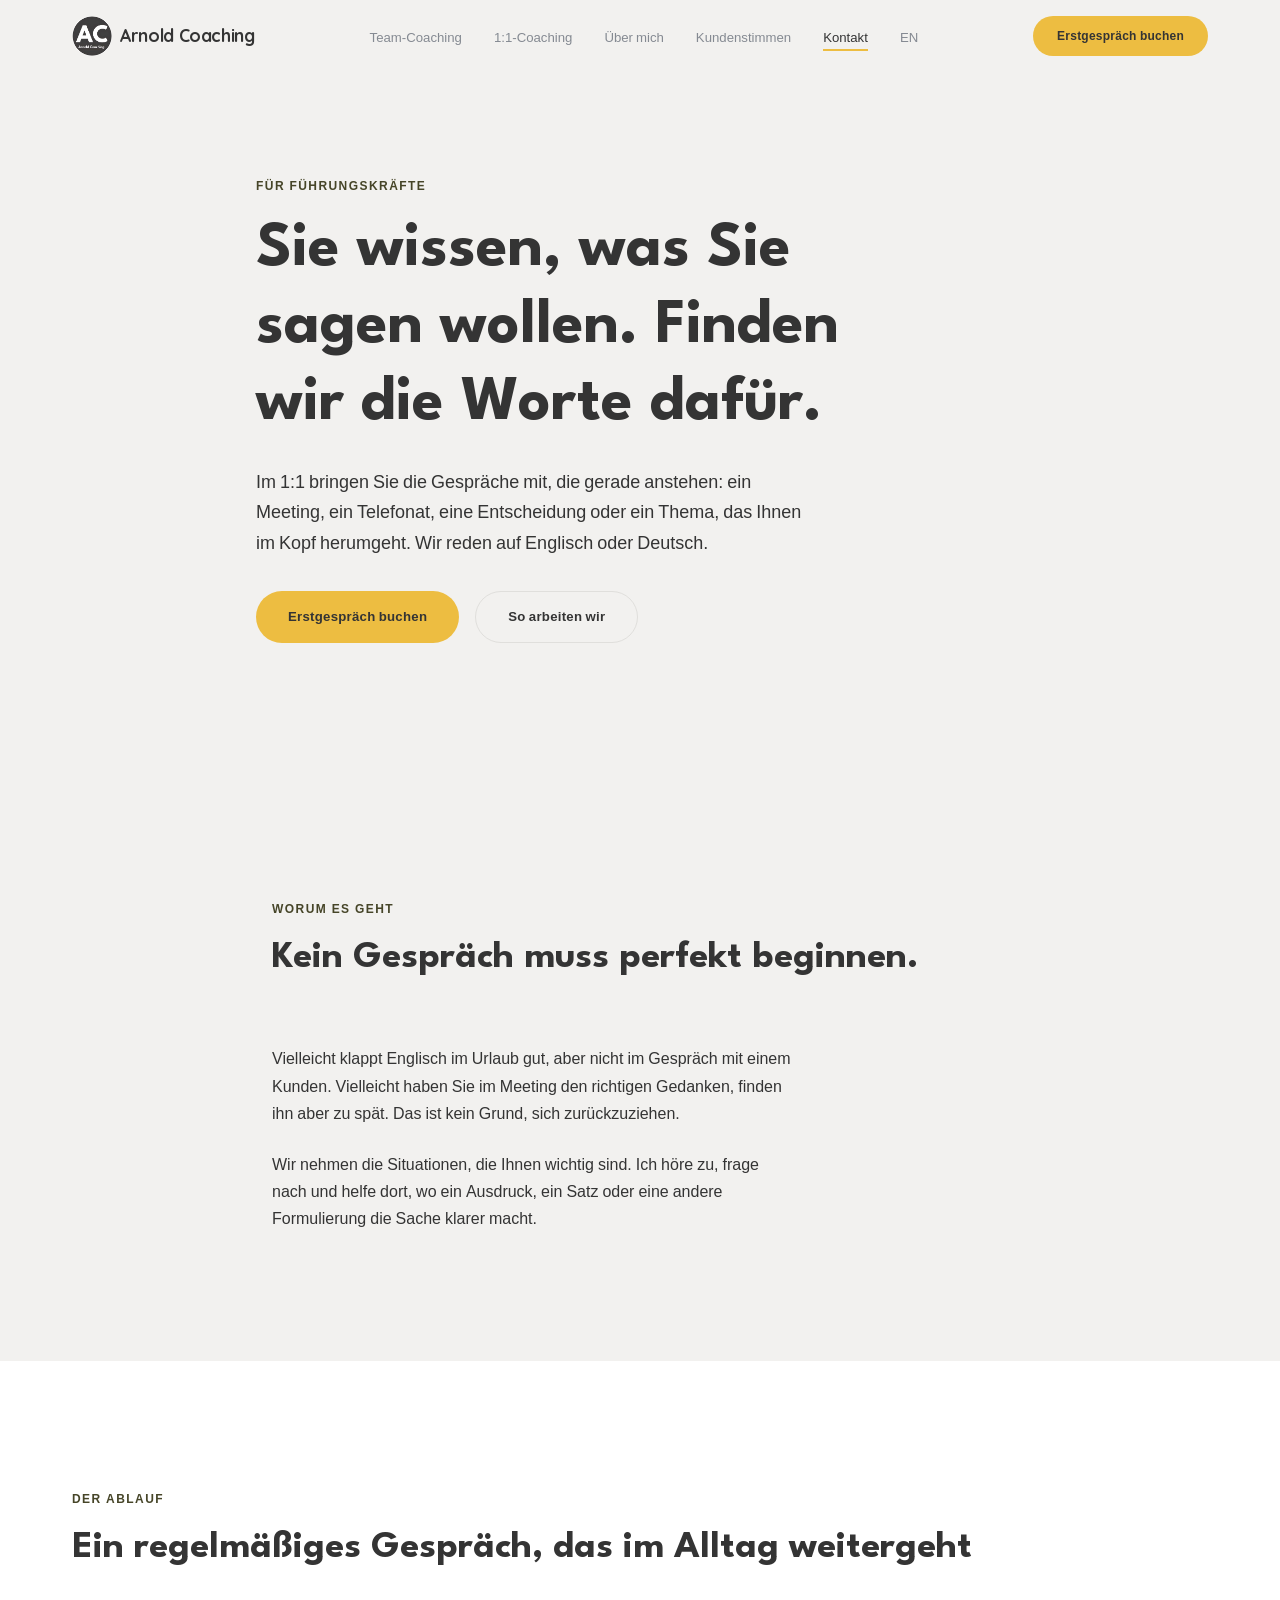
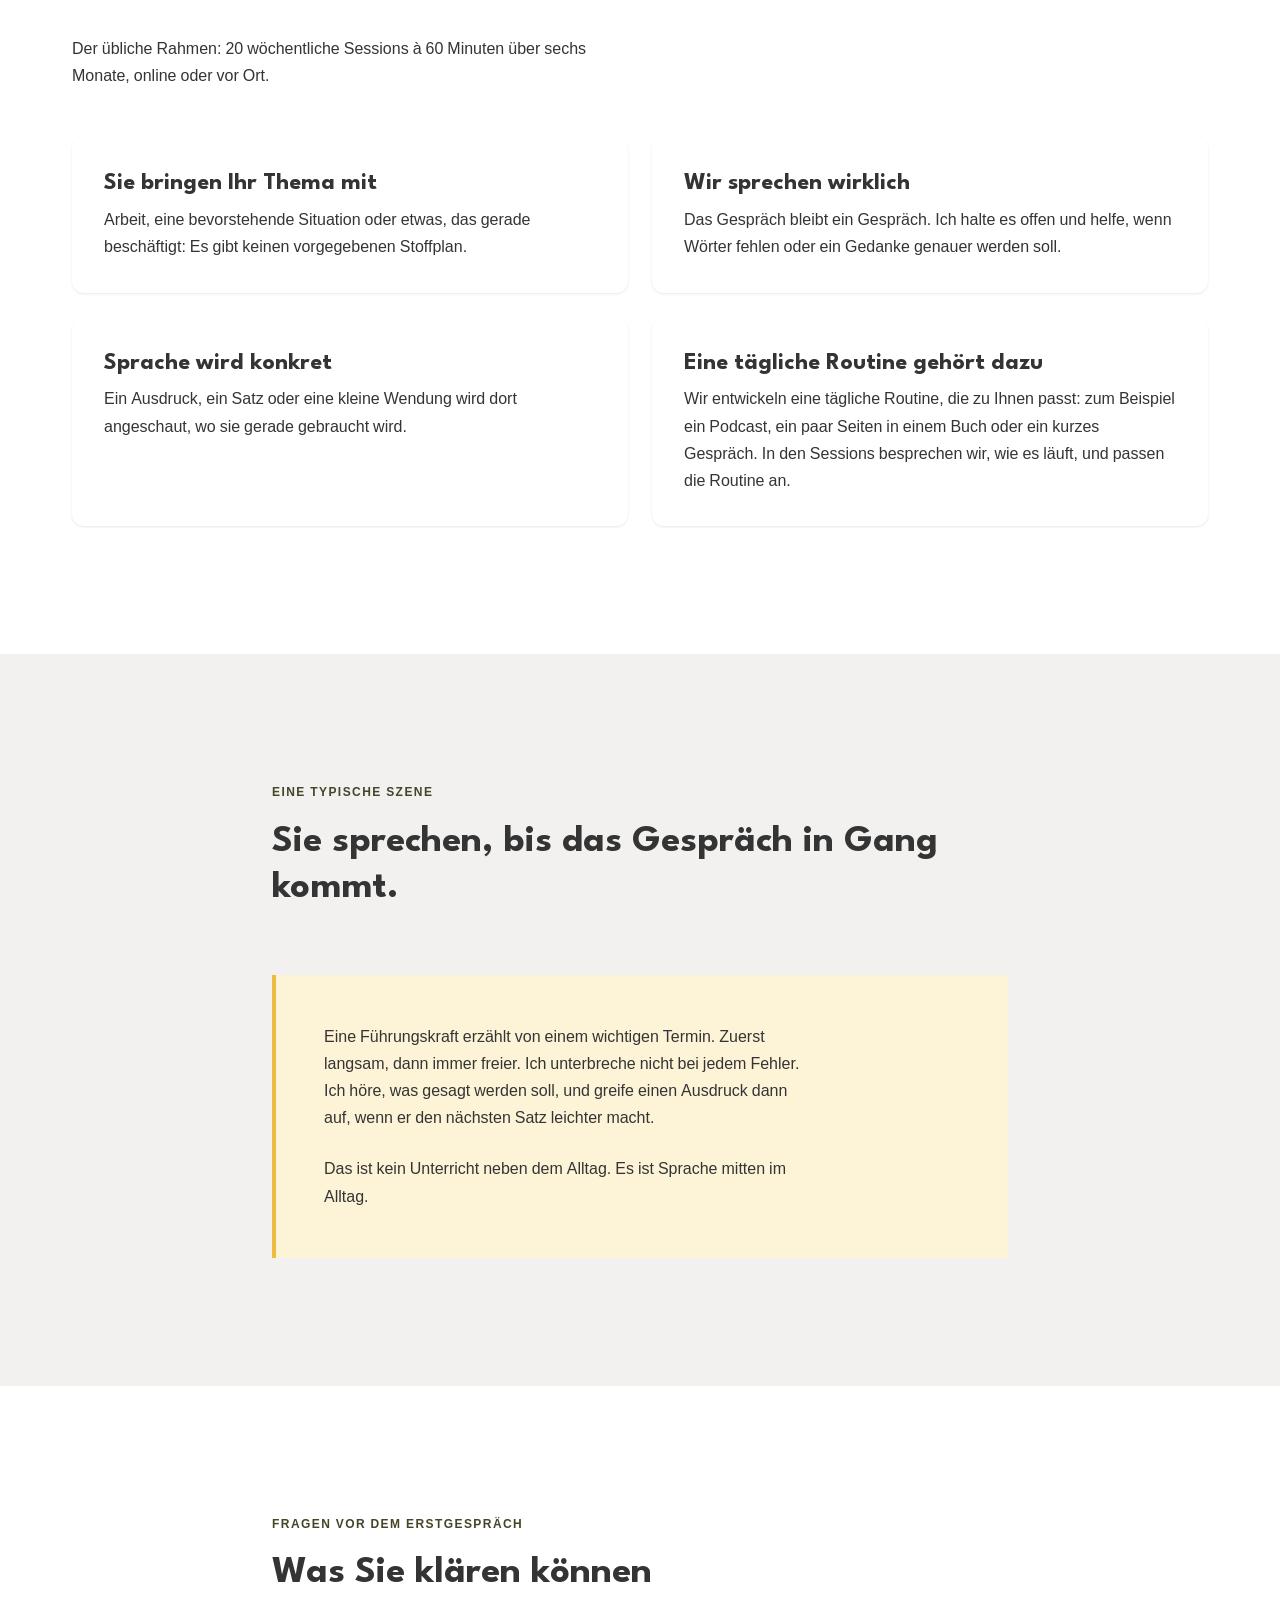
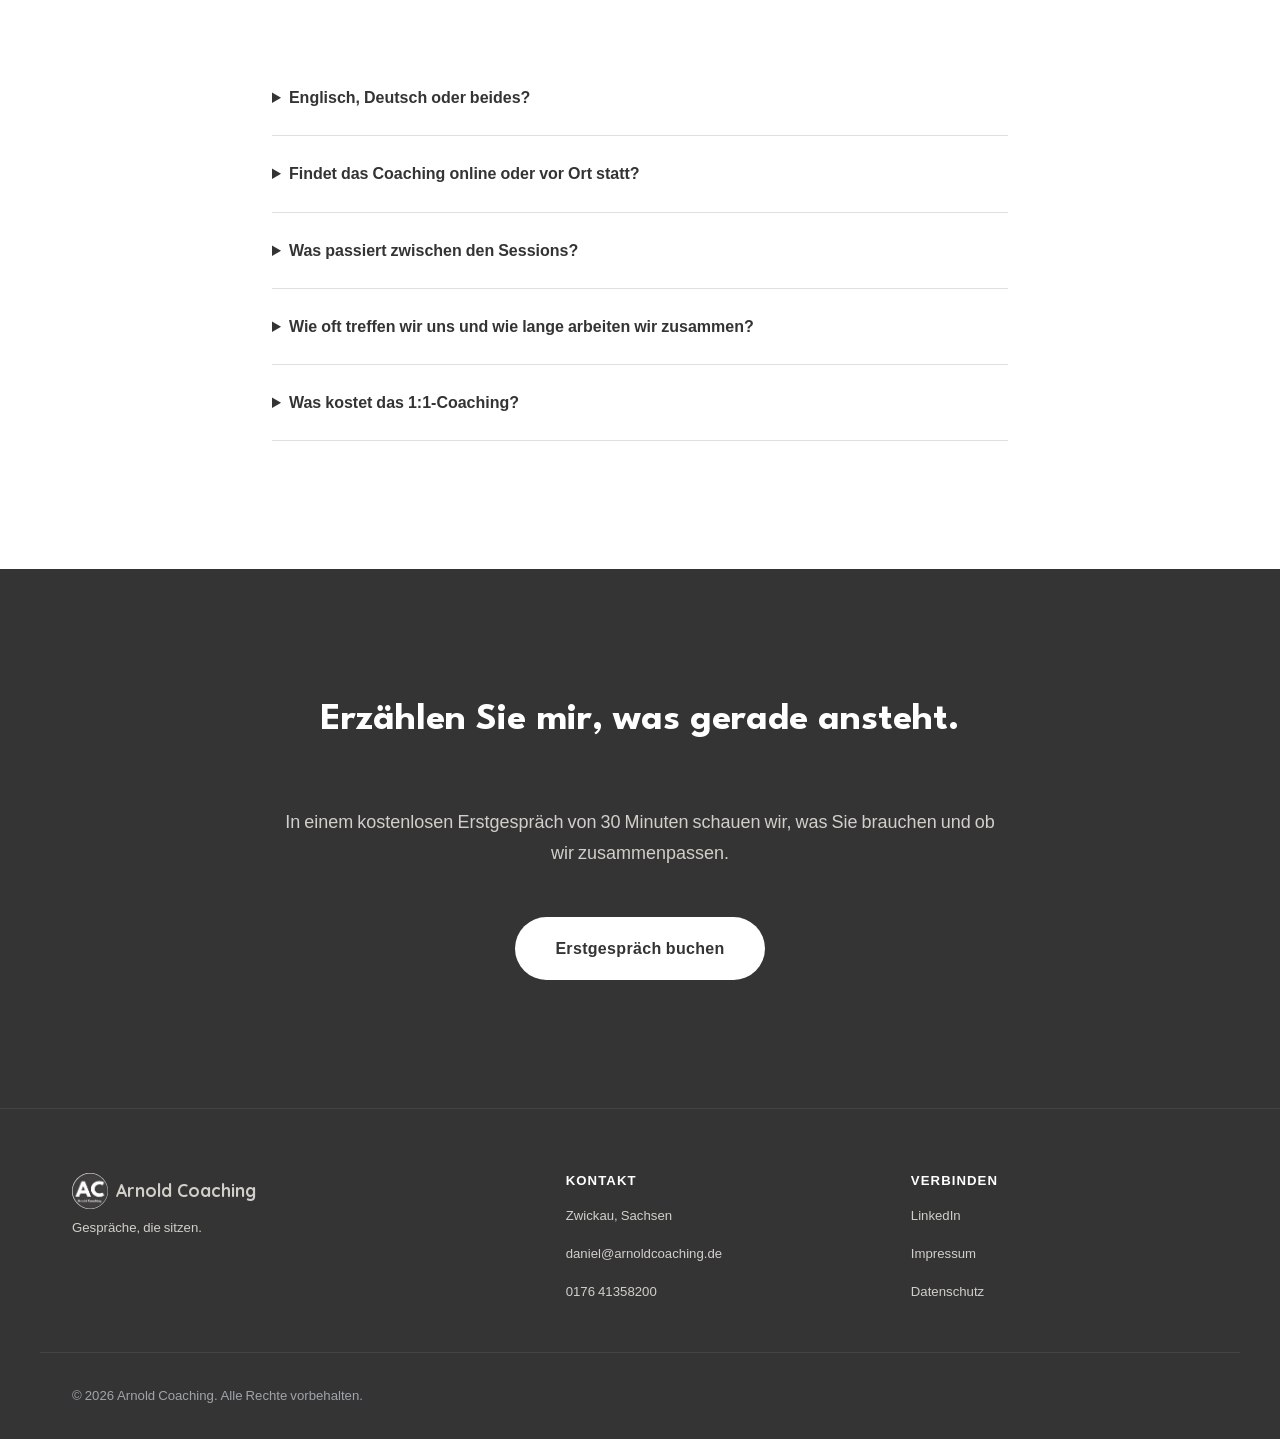
==== commit 4b944f20: "Complete bilingual offer pages and restore service details" ====
--- a/einzelcoaching/index.html
+++ b/einzelcoaching/index.html
@@ -17,17 +17,19 @@
   <link rel="apple-touch-icon" sizes="180x180" href="../apple-touch-icon.png">
   <link rel="stylesheet" href="../css/style.css">
   <link rel="stylesheet" href="../css/offer-pages.css">
+  <link rel="alternate" hreflang="de" href="https://arnoldcoaching.de/einzelcoaching/">
+  <link rel="alternate" hreflang="en" href="https://arnoldcoaching.de/en/1-to-1-coaching/">
 </head>
 <body>
-  <header class="nav" id="nav"><div class="container nav__inner"><a href="../" class="nav__logo"><picture><source srcset="../assets/images/logo-arnold-coaching.webp" type="image/webp"><img src="../assets/images/logo-arnold-coaching.jpg" alt="Arnold Coaching" width="40" height="40"></picture><span>Arnold Coaching</span></a><nav class="nav__menu" id="navMenu" aria-label="Hauptnavigation"><ul class="nav__list"><li><a href="../team-coaching/" class="nav__link">Team-Coaching</a></li><li><a href="../einzelcoaching/" class="nav__link" aria-current="page">1:1-Coaching</a></li><li><a href="../#ueber-mich" class="nav__link">Über mich</a></li><li><a href="../#stimmen" class="nav__link">Kundenstimmen</a></li><li><a href="#kontakt" class="nav__link">Kontakt</a></li></ul></nav><a href="https://app.reclaim.ai/m/daniel-arnold/kennenlern-gespraech" class="btn btn--primary btn--sm nav__cta" target="_blank" rel="noopener">Erstgespräch buchen</a><button class="nav__hamburger" id="navToggle" aria-label="Menü öffnen" aria-expanded="false"><span></span><span></span><span></span></button></div></header>
+  <header class="nav" id="nav"><div class="container nav__inner"><a href="../" class="nav__logo"><picture><source srcset="../assets/images/logo-arnold-coaching.webp" type="image/webp"><img src="../assets/images/logo-arnold-coaching.jpg" alt="Arnold Coaching" width="40" height="40"></picture><span>Arnold Coaching</span></a><nav class="nav__menu" id="navMenu" aria-label="Hauptnavigation"><ul class="nav__list"><li><a href="../team-coaching/" class="nav__link">Team-Coaching</a></li><li><a href="../einzelcoaching/" class="nav__link" aria-current="page">1:1-Coaching</a></li><li><a href="../#ueber-mich" class="nav__link">Über mich</a></li><li><a href="../#stimmen" class="nav__link">Kundenstimmen</a></li><li><a href="#kontakt" class="nav__link">Kontakt</a></li><li><a href="/en/1-to-1-coaching/" class="nav__link" lang="en" hreflang="en" aria-label="This page in English">EN</a></li></ul></nav><a href="https://app.reclaim.ai/m/daniel-arnold/kennenlern-gespraech" class="btn btn--primary btn--sm nav__cta" target="_blank" rel="noopener">Erstgespräch buchen</a><button class="nav__hamburger" id="navToggle" aria-label="Menü öffnen" aria-expanded="false"><span></span><span></span><span></span></button></div></header>
   <div class="nav__overlay" id="navOverlay"></div>
   <main>
     <section class="offer-hero"><div class="container offer-hero__content"><span class="label">Für Führungskräfte</span><h1>Sie wissen, was Sie sagen wollen. Finden wir die Worte dafür.</h1><p class="offer-hero__intro">Im 1:1 bringen Sie die Gespräche mit, die gerade anstehen: ein Meeting, ein Telefonat, eine Entscheidung oder ein Thema, das Ihnen im Kopf herumgeht. Wir reden auf Englisch oder Deutsch.</p><div class="offer-hero__actions"><a href="https://app.reclaim.ai/m/daniel-arnold/kennenlern-gespraech" class="btn btn--primary" target="_blank" rel="noopener">Erstgespräch buchen</a><a href="#ablauf" class="btn btn--ghost">So arbeiten wir</a></div></div></section>
-    <section class="offer-section offer-section--warm"><div class="container offer-copy"><span class="label">Worum es geht</span><h2>Kein Gespräch muss perfekt beginnen.</h2><p>Vielleicht klappt Englisch im Urlaub gut, aber nicht im Gespräch mit einem Kunden. Vielleicht haben Sie im Meeting den richtigen Gedanken, finden ihn aber zu spät. Das ist kein Grund, sich zurückzuziehen.</p><p>Wir nehmen die Situationen, die Ihnen wichtig sind. Daniel hört zu, fragt nach und hilft dort, wo ein Ausdruck, ein Satz oder eine andere Formulierung die Sache klarer macht.</p></div></section>
-    <section class="offer-section" id="ablauf"><div class="container"><span class="label">Der Ablauf</span><h2>Ein regelmäßiges Gespräch, das im Alltag weitergeht</h2><div class="offer-grid"><article class="offer-point"><h3>Sie bringen Ihr Thema mit</h3><p>Arbeit, eine bevorstehende Situation oder etwas, das gerade beschäftigt: Es gibt keinen vorgegebenen Stoffplan.</p></article><article class="offer-point"><h3>Wir sprechen wirklich</h3><p>Das Gespräch bleibt ein Gespräch. Daniel hält es offen und hilft, wenn Wörter fehlen oder ein Gedanke genauer werden soll.</p></article><article class="offer-point"><h3>Sprache wird konkret</h3><p>Ein Ausdruck, ein Satz oder eine kleine Wendung wird dort angeschaut, wo sie gerade gebraucht wird.</p></article><article class="offer-point"><h3>Sie nehmen etwas mit</h3><p>Wenn es sinnvoll ist, vereinbaren wir eine kleine Routine oder bereiten die nächste Situation vor. Sie muss zu Ihrem Alltag passen.</p></article></div></div></section>
-    <section class="offer-section offer-section--warm"><div class="container offer-copy"><span class="label">Eine typische Szene</span><h2>Sie sprechen, bis das Gespräch in Gang kommt.</h2><div class="offer-scene"><p>Eine Führungskraft erzählt von einem wichtigen Termin. Zuerst langsam, dann immer freier. Daniel unterbricht nicht bei jedem Fehler. Er hört, was gesagt werden soll, und greift einen Ausdruck dann auf, wenn er den nächsten Satz leichter macht.</p><p>Das ist kein Unterricht neben dem Alltag. Es ist Sprache mitten im Alltag.</p></div></div></section>
-    <section class="offer-section"><div class="container offer-copy"><span class="label">Fragen vor dem Erstgespräch</span><h2>Was Sie klären können</h2><div class="offer-faq"><details><summary>Englisch, Deutsch oder beides?</summary><p>Beides ist möglich. Die Sprache richtet sich nach der Situation, die gerade ansteht.</p></details><details><summary>Findet das Coaching online oder vor Ort statt?</summary><p>Beides ist möglich. Im Erstgespräch schauen wir, was für Ihren Arbeitsalltag passt.</p></details><details><summary>Was passiert zwischen den Sessions?</summary><p>Wenn eine kleine Routine oder Vorbereitung sinnvoll ist, entwickeln wir sie gemeinsam. Sie soll entlasten, nicht eine zusätzliche Pflicht werden.</p></details><details><summary>Was kostet das 1:1-Coaching?</summary><p>Nach dem Erstgespräch erhalten Sie ein konkretes Angebot, das zu Ihrem Anlass und Umfang passt.</p></details></div></div></section>
-    <section class="cta-section" id="kontakt"><div class="container cta-section__inner"><h2 class="cta-section__title">Erzählen Sie mir, was gerade ansteht.</h2><p class="cta-section__text">Im Erstgespräch schauen wir, ob das 1:1-Coaching dafür der richtige Rahmen ist.</p><a href="https://app.reclaim.ai/m/daniel-arnold/kennenlern-gespraech" class="btn btn--white btn--lg" target="_blank" rel="noopener">Erstgespräch buchen</a></div></section>
+    <section class="offer-section offer-section--warm"><div class="container offer-copy"><span class="label">Worum es geht</span><h2>Kein Gespräch muss perfekt beginnen.</h2><p>Vielleicht klappt Englisch im Urlaub gut, aber nicht im Gespräch mit einem Kunden. Vielleicht haben Sie im Meeting den richtigen Gedanken, finden ihn aber zu spät. Das ist kein Grund, sich zurückzuziehen.</p><p>Wir nehmen die Situationen, die Ihnen wichtig sind. Ich höre zu, frage nach und helfe dort, wo ein Ausdruck, ein Satz oder eine andere Formulierung die Sache klarer macht.</p></div></section>
+    <section class="offer-section" id="ablauf"><div class="container"><span class="label">Der Ablauf</span><h2>Ein regelmäßiges Gespräch, das im Alltag weitergeht</h2><p class="offer-format">Der übliche Rahmen: 20 wöchentliche Sessions à 60 Minuten über sechs Monate, online oder vor Ort.</p><div class="offer-grid"><article class="offer-point"><h3>Sie bringen Ihr Thema mit</h3><p>Arbeit, eine bevorstehende Situation oder etwas, das gerade beschäftigt: Es gibt keinen vorgegebenen Stoffplan.</p></article><article class="offer-point"><h3>Wir sprechen wirklich</h3><p>Das Gespräch bleibt ein Gespräch. Ich halte es offen und helfe, wenn Wörter fehlen oder ein Gedanke genauer werden soll.</p></article><article class="offer-point"><h3>Sprache wird konkret</h3><p>Ein Ausdruck, ein Satz oder eine kleine Wendung wird dort angeschaut, wo sie gerade gebraucht wird.</p></article><article class="offer-point"><h3>Eine tägliche Routine gehört dazu</h3><p>Wir entwickeln eine tägliche Routine, die zu Ihnen passt: zum Beispiel ein Podcast, ein paar Seiten in einem Buch oder ein kurzes Gespräch. In den Sessions besprechen wir, wie es läuft, und passen die Routine an.</p></article></div></div></section>
+    <section class="offer-section offer-section--warm"><div class="container offer-copy"><span class="label">Eine typische Szene</span><h2>Sie sprechen, bis das Gespräch in Gang kommt.</h2><div class="offer-scene"><p>Eine Führungskraft erzählt von einem wichtigen Termin. Zuerst langsam, dann immer freier. Ich unterbreche nicht bei jedem Fehler. Ich höre, was gesagt werden soll, und greife einen Ausdruck dann auf, wenn er den nächsten Satz leichter macht.</p><p>Das ist kein Unterricht neben dem Alltag. Es ist Sprache mitten im Alltag.</p></div></div></section>
+    <section class="offer-section"><div class="container offer-copy"><span class="label">Fragen vor dem Erstgespräch</span><h2>Was Sie klären können</h2><div class="offer-faq"><details><summary>Englisch, Deutsch oder beides?</summary><p>Beides ist möglich. Die Sprache richtet sich nach der Situation, die gerade ansteht.</p></details><details><summary>Findet das Coaching online oder vor Ort statt?</summary><p>Beides ist möglich. Im Erstgespräch schauen wir, was für Ihren Arbeitsalltag passt.</p></details><details><summary>Was passiert zwischen den Sessions?</summary><p>Sie arbeiten mit Ihrer täglichen Routine weiter. Neue Ausdrücke und nächste Schritte aus unseren Gesprächen finden Sie in Ihrem persönlichen Projektbereich. Beim nächsten Treffen greifen wir auf, was im Alltag schon klappt und wo Sie noch Unterstützung brauchen.</p></details><details><summary>Wie oft treffen wir uns und wie lange arbeiten wir zusammen?</summary><p>Der übliche Rahmen sind 20 wöchentliche Sessions à 60 Minuten über sechs Monate. Den konkreten Ablauf vereinbaren wir vor dem Start.</p></details><details><summary>Was kostet das 1:1-Coaching?</summary><p>Nach dem Erstgespräch erhalten Sie ein konkretes Angebot, das zu Ihrem Anlass und Umfang passt.</p></details></div></div></section>
+    <section class="cta-section" id="kontakt"><div class="container cta-section__inner"><h2 class="cta-section__title">Erzählen Sie mir, was gerade ansteht.</h2><p class="cta-section__text">In einem kostenlosen Erstgespräch von 30 Minuten schauen wir, was Sie brauchen und ob wir zusammenpassen.</p><a href="https://app.reclaim.ai/m/daniel-arnold/kennenlern-gespraech" class="btn btn--white btn--lg" target="_blank" rel="noopener">Erstgespräch buchen</a></div></section>
   </main>
   <footer class="footer"><div class="container footer__grid"><div class="footer__brand"><a href="../" class="footer__logo"><img src="../assets/images/logo-arnold-coaching.jpg" alt="Arnold Coaching" width="36" height="36"><span>Arnold Coaching</span></a><p class="footer__tagline">Gespräche, die sitzen.</p></div><div class="footer__contact"><h2 class="footer__heading">Kontakt</h2><ul class="footer__list"><li class="footer__item">Zwickau, Sachsen</li><li class="footer__item"><a href="mailto:daniel@arnoldcoaching.de">daniel@arnoldcoaching.de</a></li><li class="footer__item"><a href="tel:+4917641358200">0176 41358200</a></li></ul></div><div class="footer__links"><h2 class="footer__heading">Verbinden</h2><ul class="footer__list"><li class="footer__item"><a href="https://linkedin.com/in/daniel-arnold-6a980792" target="_blank" rel="noopener">LinkedIn</a></li><li class="footer__item"><a href="../impressum.html">Impressum</a></li><li class="footer__item"><a href="../datenschutz.html">Datenschutz</a></li></ul></div></div><div class="container footer__bottom"><p>© 2026 Arnold Coaching. Alle Rechte vorbehalten.</p></div></footer>
   <script src="../js/scroll-animations.js" defer></script><script src="../js/mobile-nav.js" defer></script><script src="../js/main.js" defer></script>
--- a/css/offer-pages.css
+++ b/css/offer-pages.css
@@ -108,6 +108,15 @@
 .offer-faq summary { padding: var(--space-md) 2rem var(--space-md) 0; cursor: pointer; font-weight: var(--fw-semibold); }
 .offer-faq details p { padding-bottom: var(--space-md); }
 
+.offer-format { margin-top: var(--space-md); max-width: 65ch; }
+
+.offer-section p,
+.offer-hero__intro,
+.offers .offer-card p,
+html[lang="en"] .hero__subtitle {
+  color: var(--color-text-primary);
+}
+
 @media (min-width: 640px) {
   .offers__grid, .offer-grid { grid-template-columns: repeat(2, 1fr); }
 }
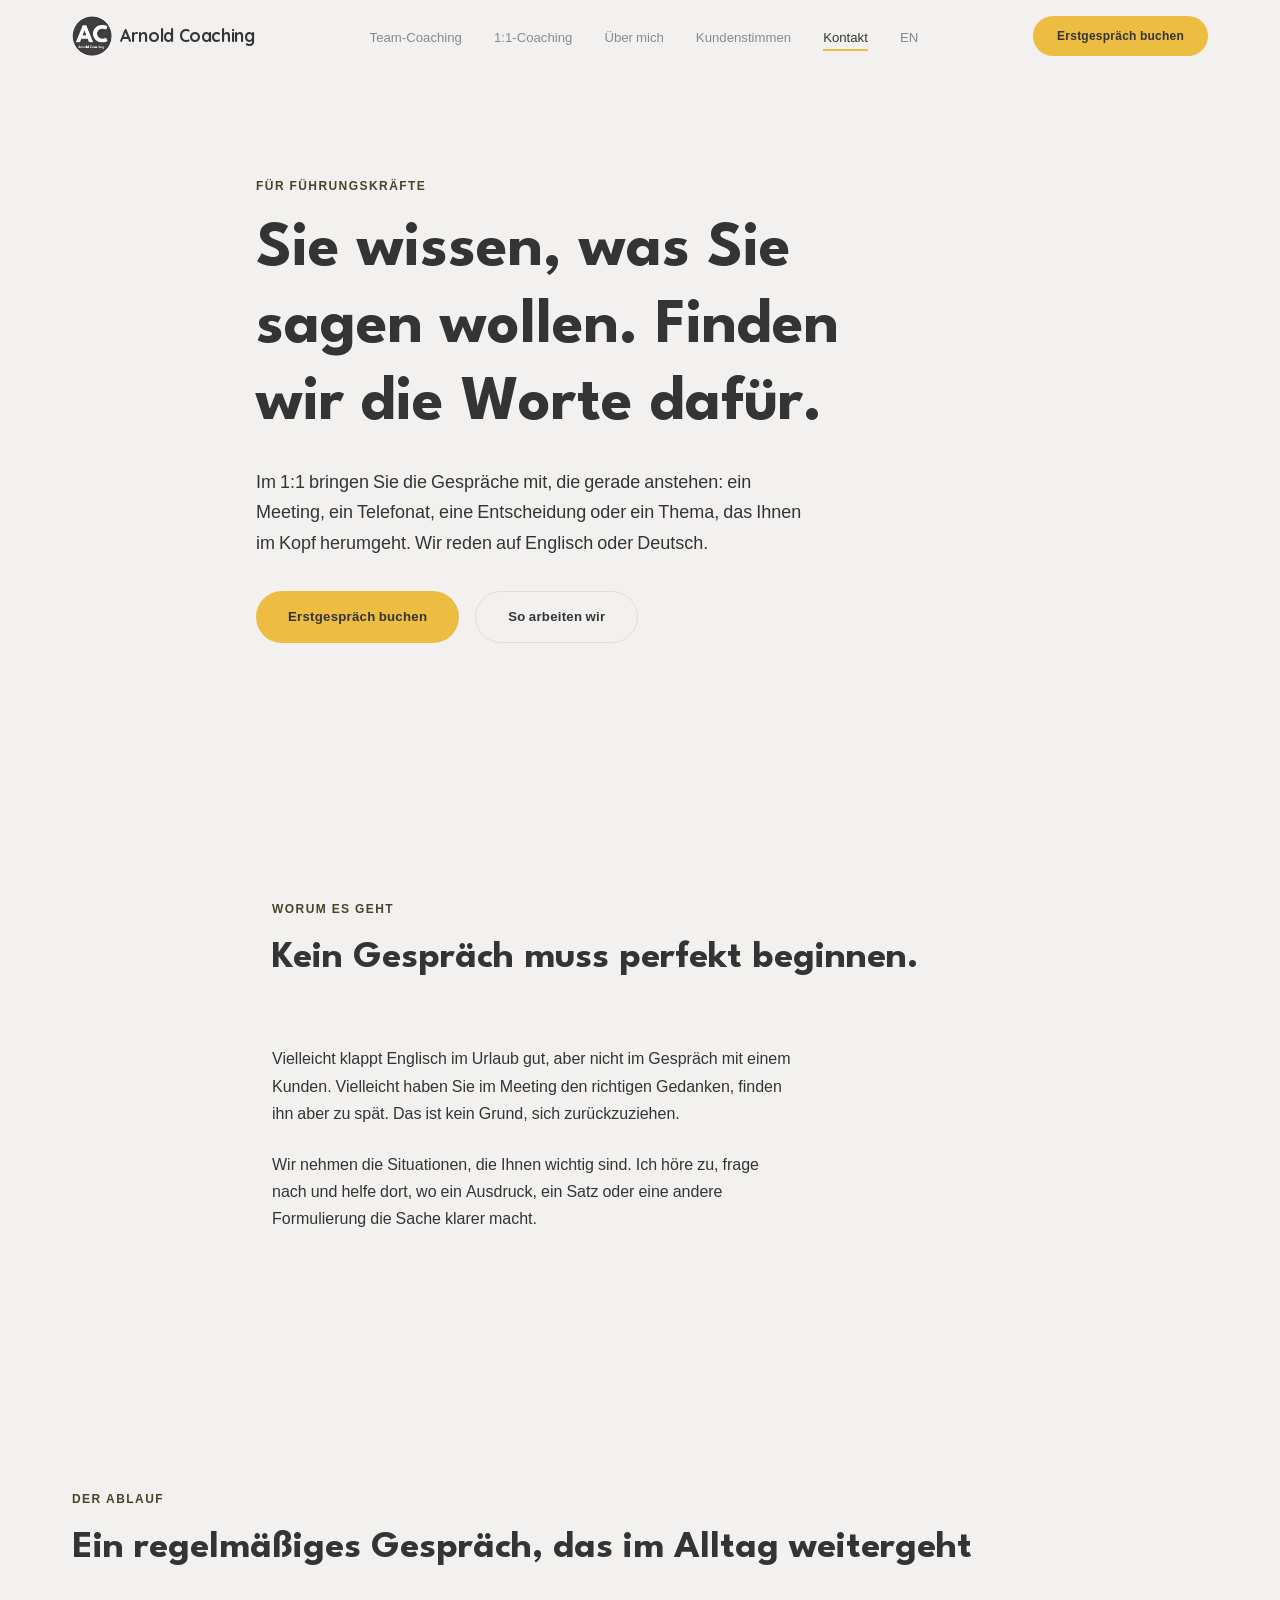
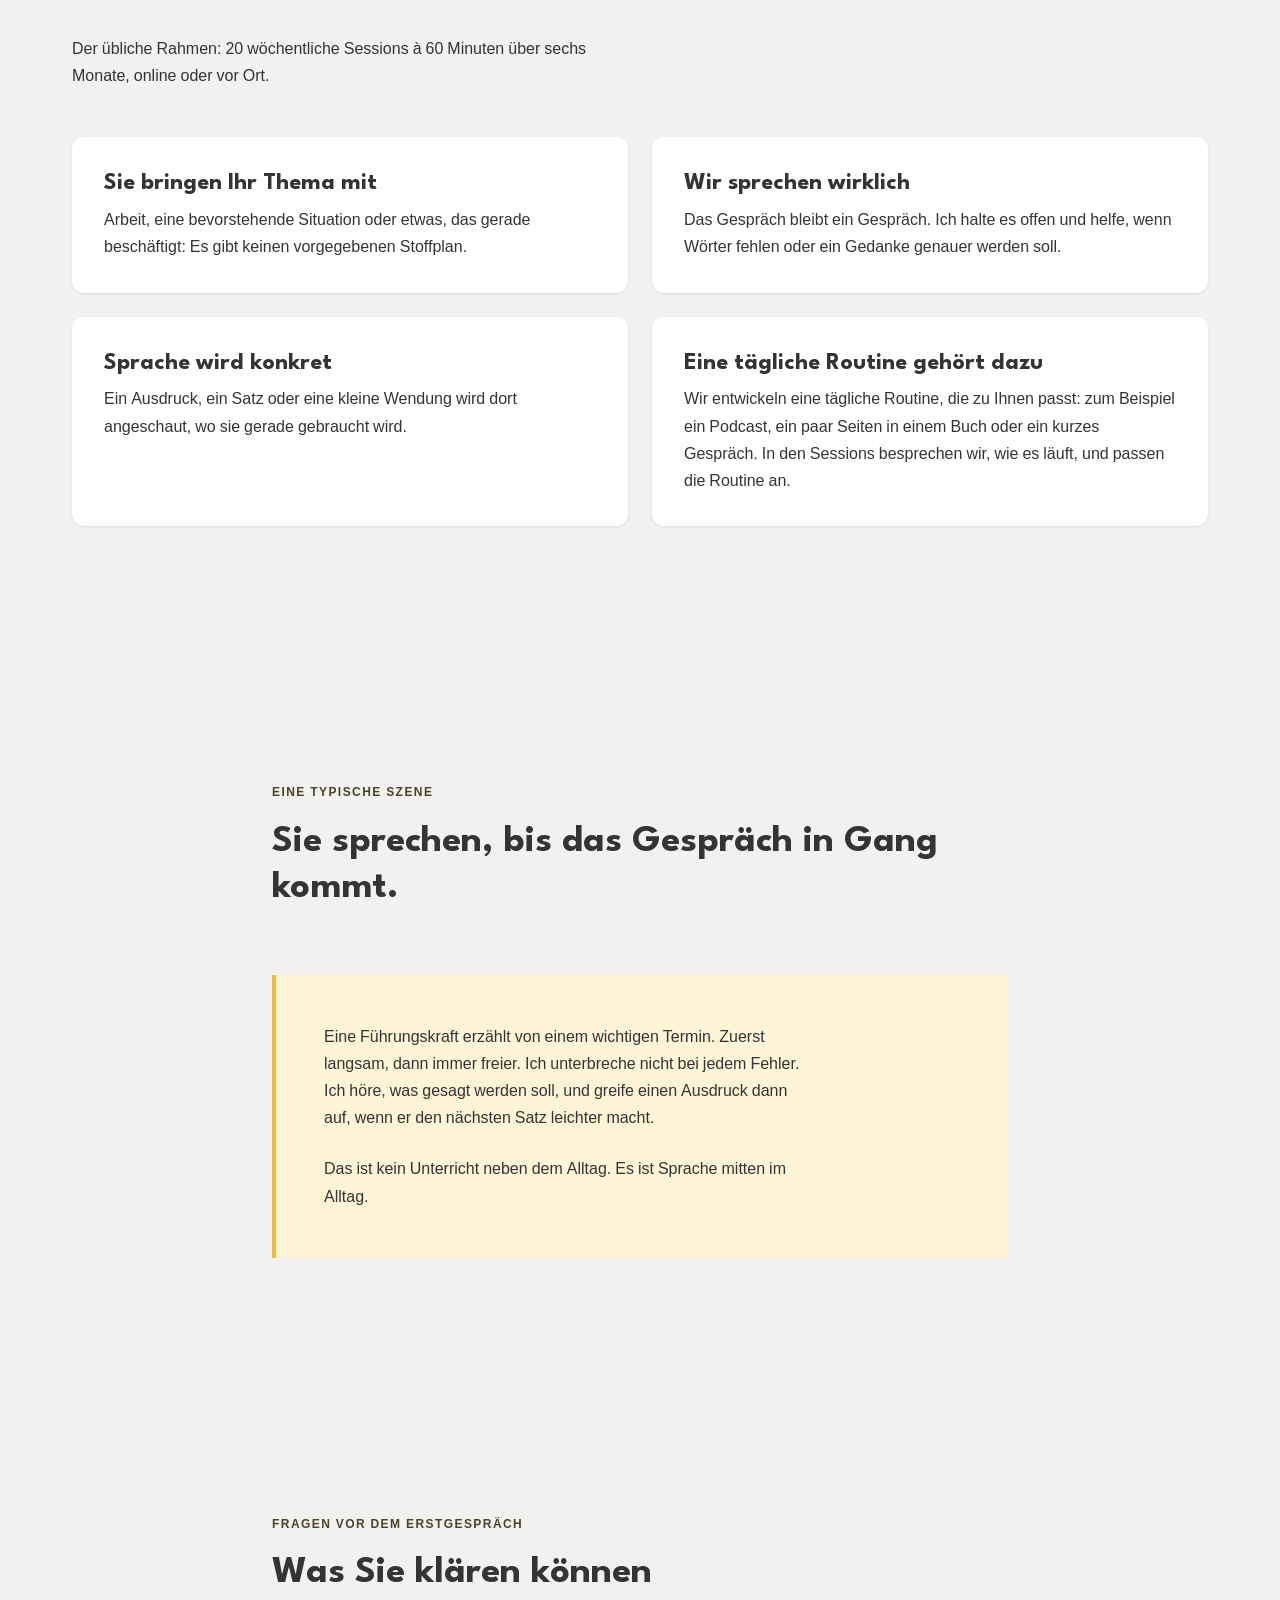
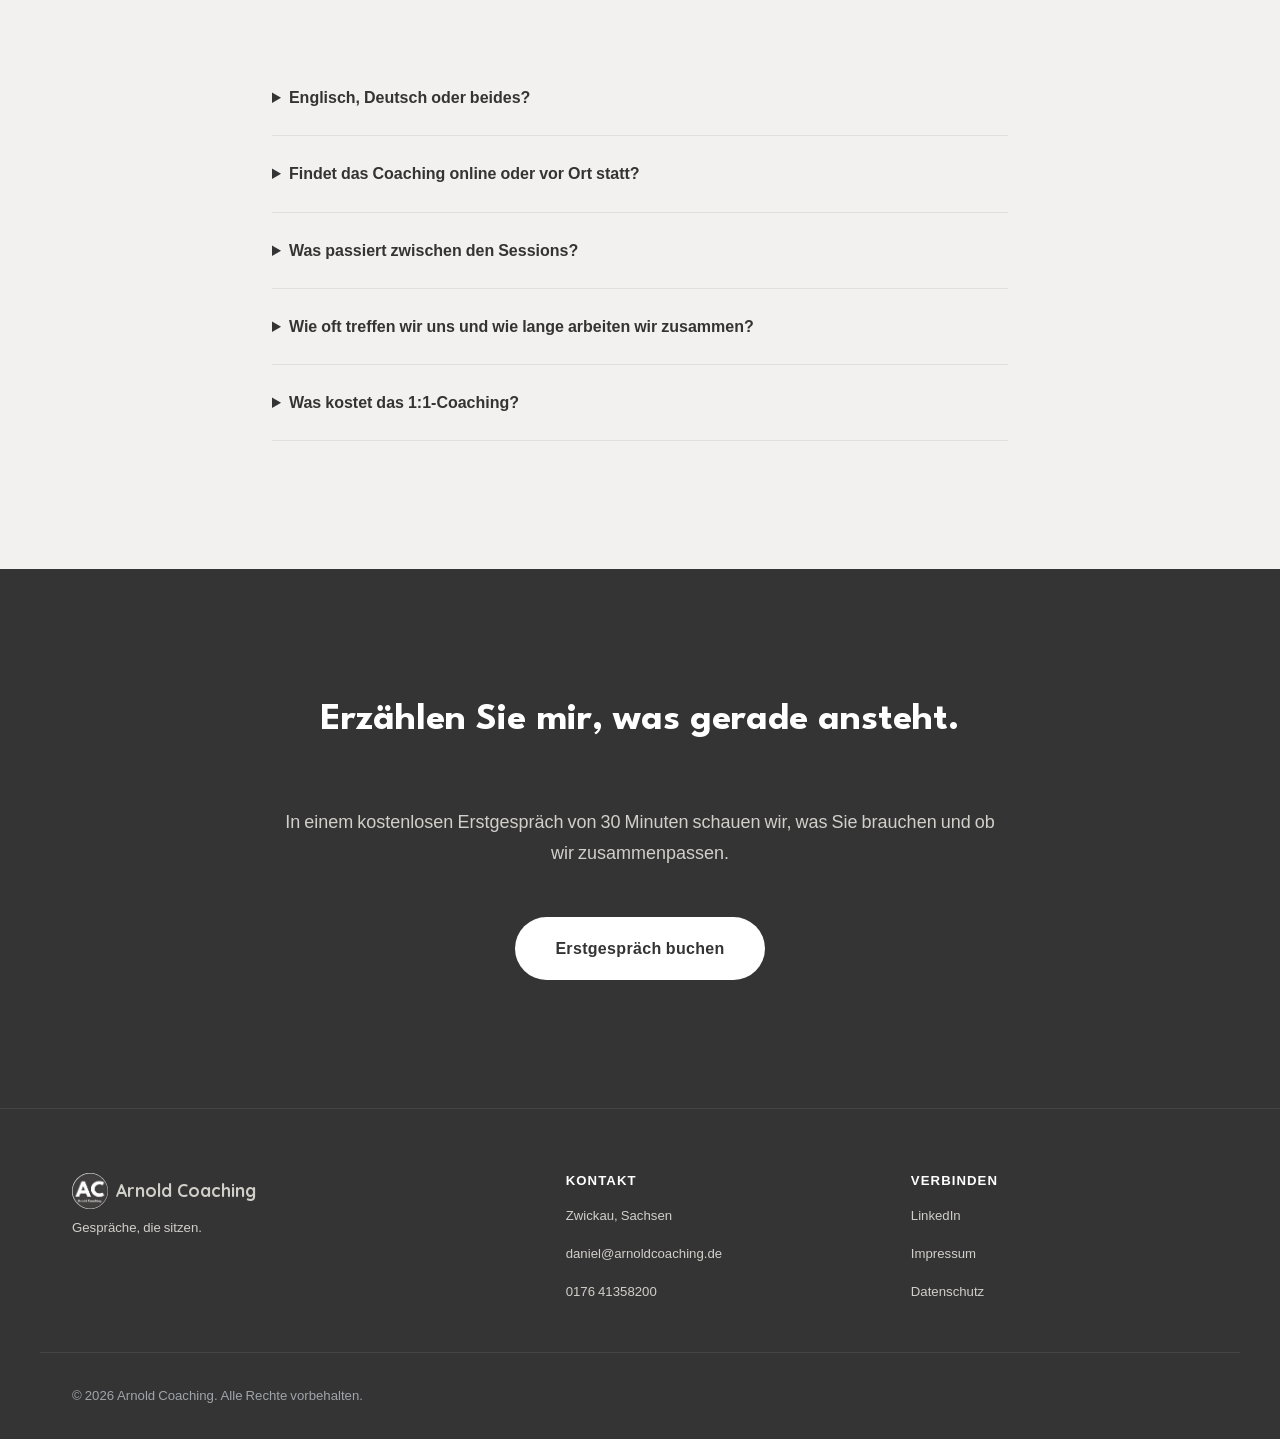
==== commit 19edb3f7: "fix(seo): Sprachschul-Vokabular aus allen Maschinenfeldern entfernen Commit 2d0eb34 (15.09.) hat die" ====
--- a/einzelcoaching/index.html
+++ b/einzelcoaching/index.html
@@ -3,11 +3,11 @@
 <head>
   <meta charset="utf-8">
   <meta name="viewport" content="width=device-width, initial-scale=1">
-  <title>1:1-Coaching | Sprach- und Kommunikationstraining | Arnold Coaching</title>
-  <meta name="description" content="Persönliches Sprach- und Kommunikationstraining für Führungskräfte: echte Gespräche auf Englisch oder Deutsch, über das, was gerade ansteht.">
+  <title>1:1-Kommunikationscoaching für Führungskräfte | Zwickau &amp; online</title>
+  <meta name="description" content="Einzelcoaching für Geschäftsführer und Führungskräfte: echte Gespräche auf Deutsch oder Englisch, über das, was gerade ansteht. In Zwickau und online.">
   <meta name="robots" content="index, follow">
   <link rel="canonical" href="https://arnoldcoaching.de/einzelcoaching/">
-  <meta property="og:title" content="1:1-Coaching | Arnold Coaching">
+  <meta property="og:title" content="1:1-Coaching für Führungskräfte — Arnold Coaching">
   <meta property="og:description" content="Echte Gespräche auf Englisch oder Deutsch, über das, was gerade ansteht.">
   <meta property="og:url" content="https://arnoldcoaching.de/einzelcoaching/">
   <meta property="og:type" content="website">
--- a/css/style.css
+++ b/css/style.css
@@ -18,6 +18,7 @@
 
   --color-accent-green: #464528;
   --color-accent-red: #cc0000;
+  --color-accent: var(--color-primary); /* defensive alias — siehe variables.css */
 
   --color-bg-white: #ffffff;
   --color-bg-warm: #f2f1ef;
@@ -198,7 +199,7 @@
   font-size: var(--fs-body);
   font-weight: var(--fw-regular);
   color: var(--color-text-primary);
-  background-color: var(--color-bg-white);
+  background-color: var(--color-bg-warm); /* Brand-Regel: Seiten-Fläche = Warmgrau, NIE reines #fff (Audit 06.06.). Karten/Buttons bleiben weiß = Elevation. */
 }
 
 h1, h2, h3, h4, h5, h6 {
@@ -681,7 +682,7 @@
 .stepper__step {
   position: relative;
   padding: var(--space-lg);
-  background-color: var(--color-bg-warm);
+  background-color: var(--color-bg-white); /* Karte = Elevation, weiss auf warmer Seitenflaeche (Audit 06.06.) */
   border-radius: var(--radius-md);
   transition: all var(--transition-base);
 }
@@ -736,7 +737,7 @@
 }
 
 .testimonial {
-  background-color: var(--color-bg-warm);
+  background-color: var(--color-bg-white); /* Karte = Elevation, weiss auf warmer Seitenflaeche (Audit 06.06.) */
   border-radius: var(--radius-md);
   padding: var(--space-lg);
   position: relative;
